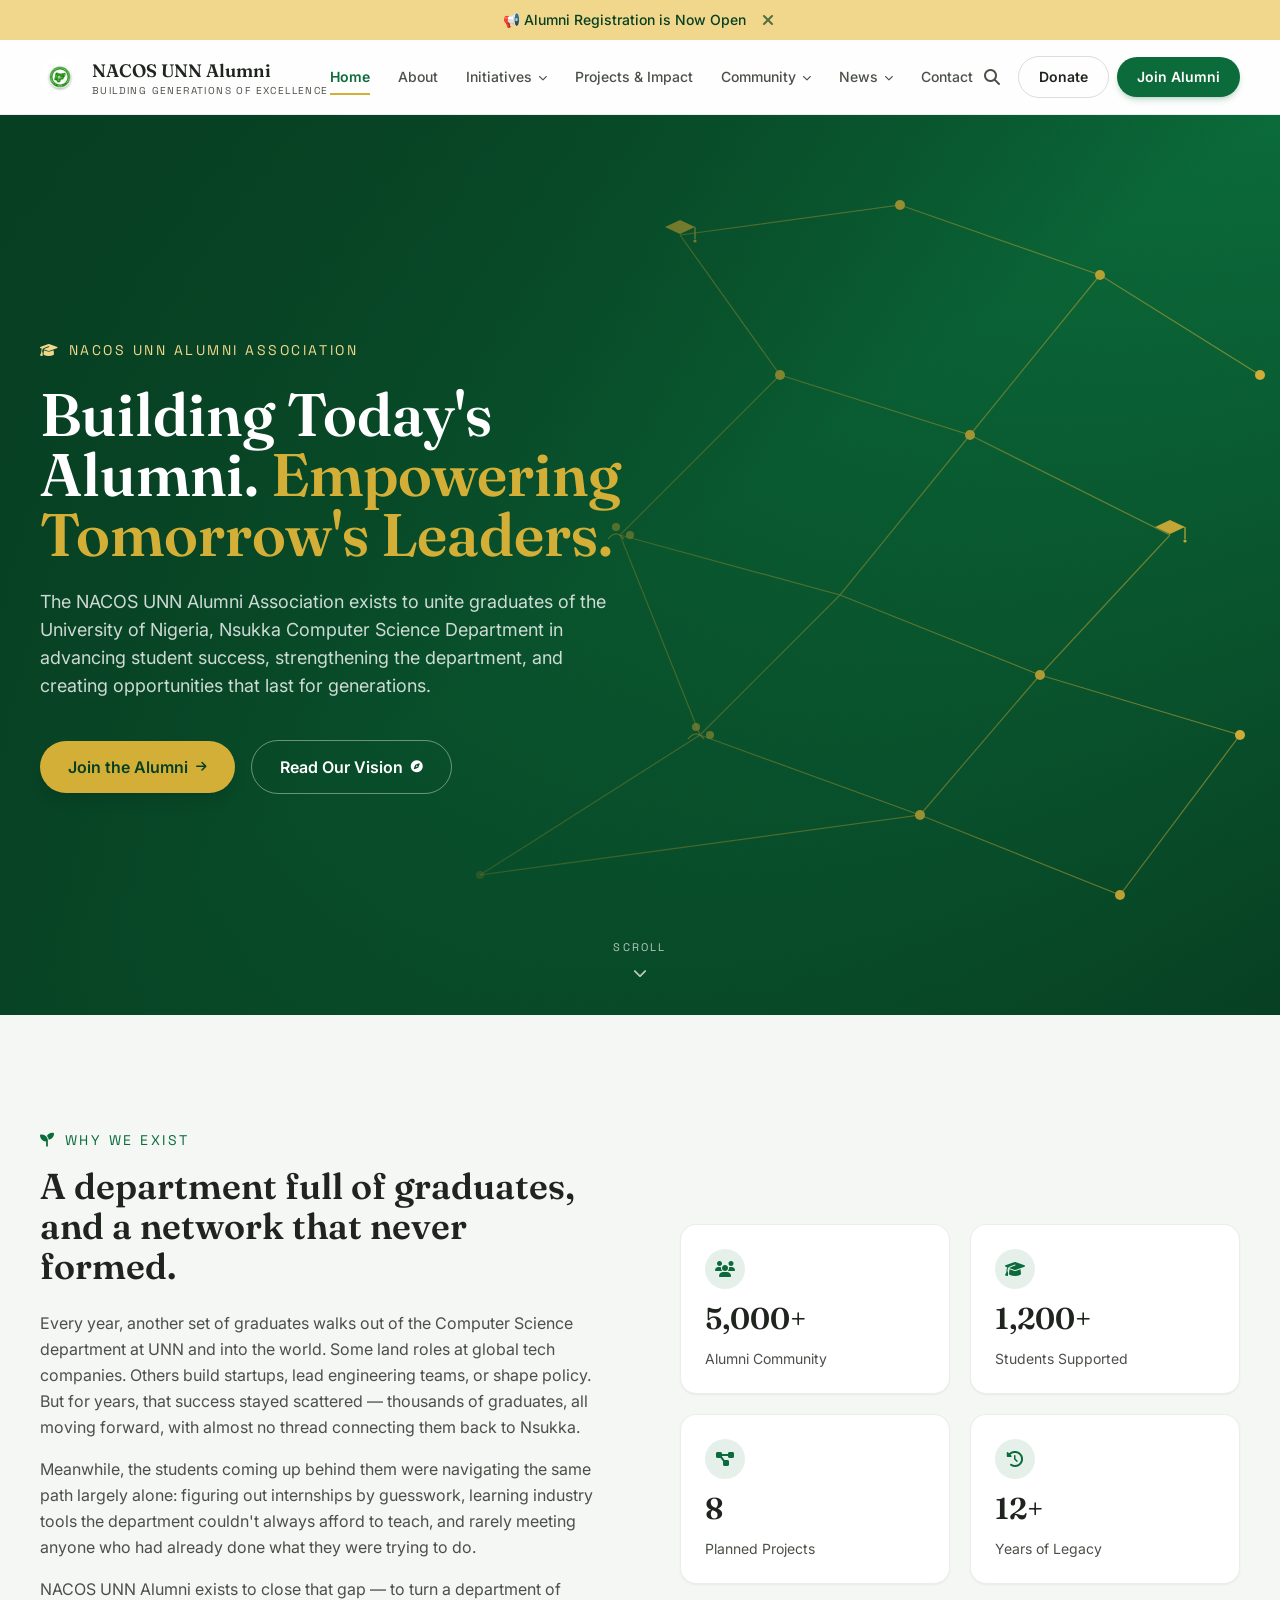
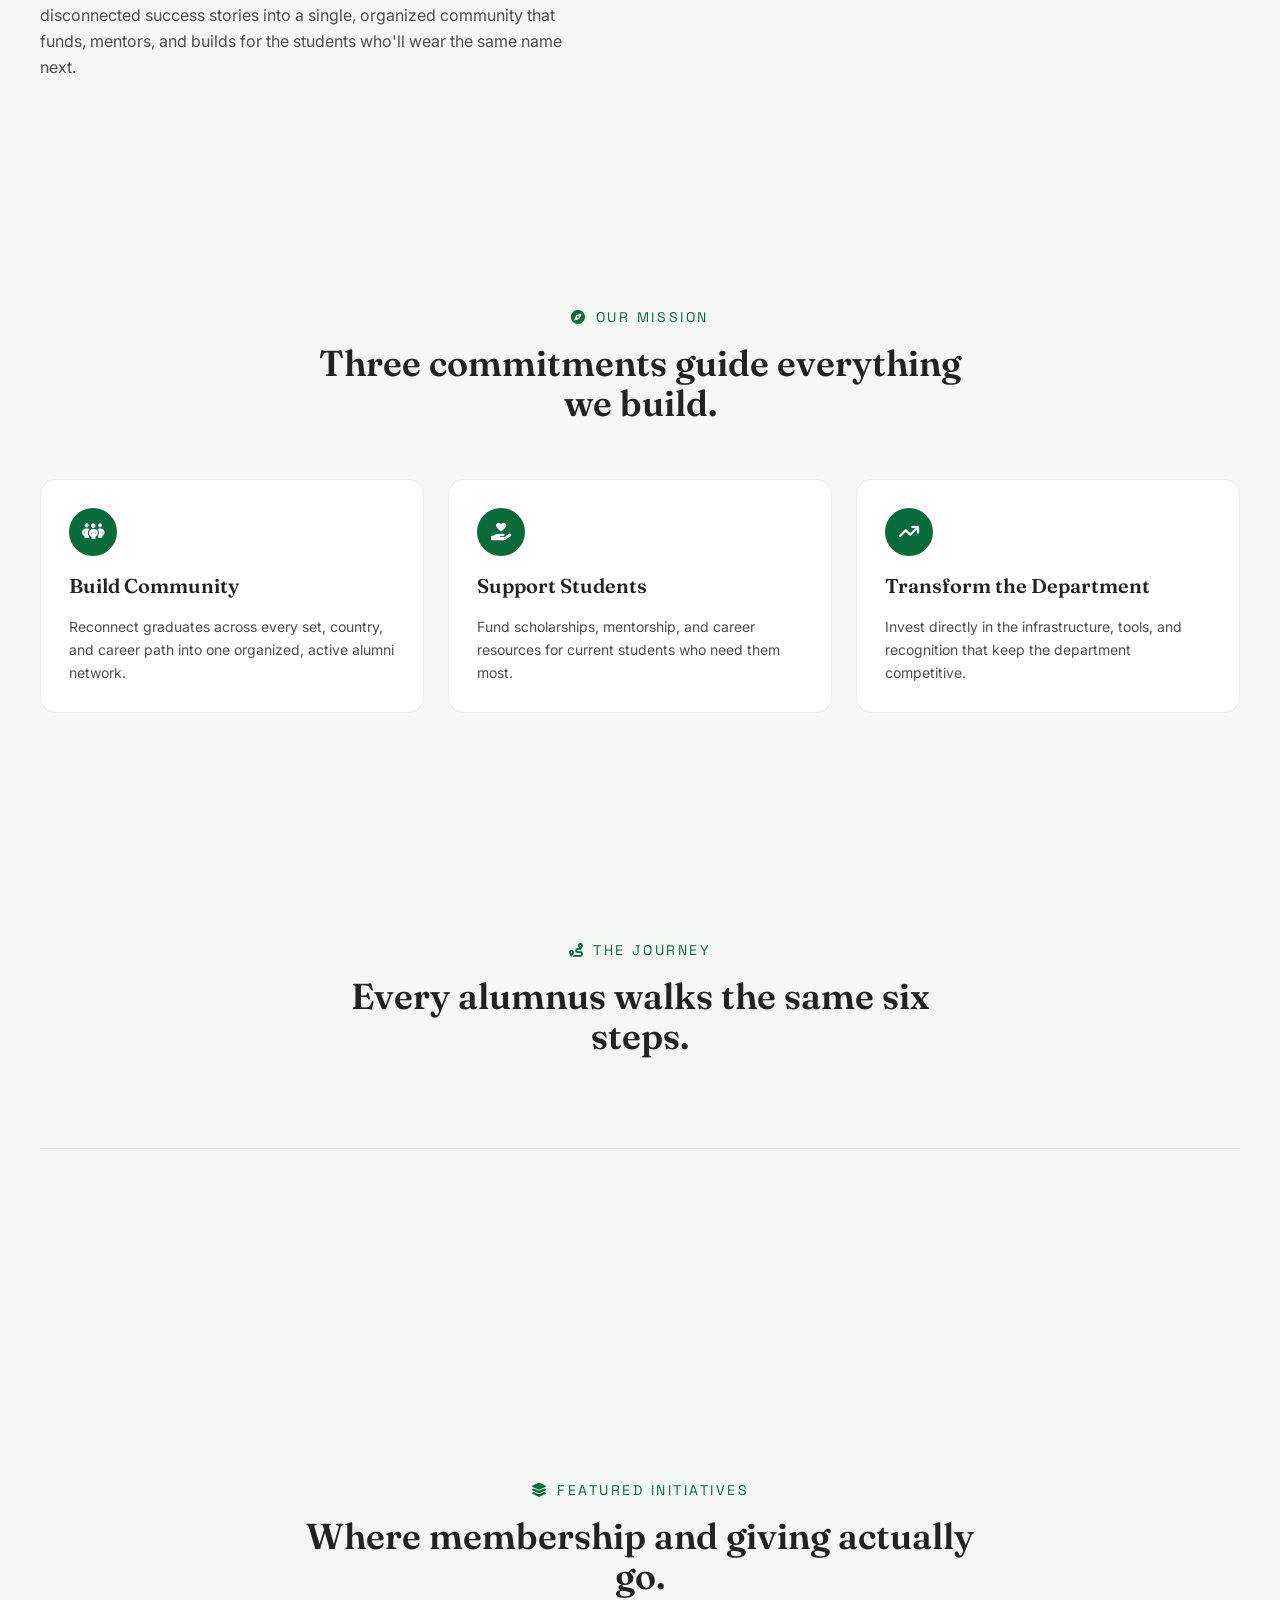
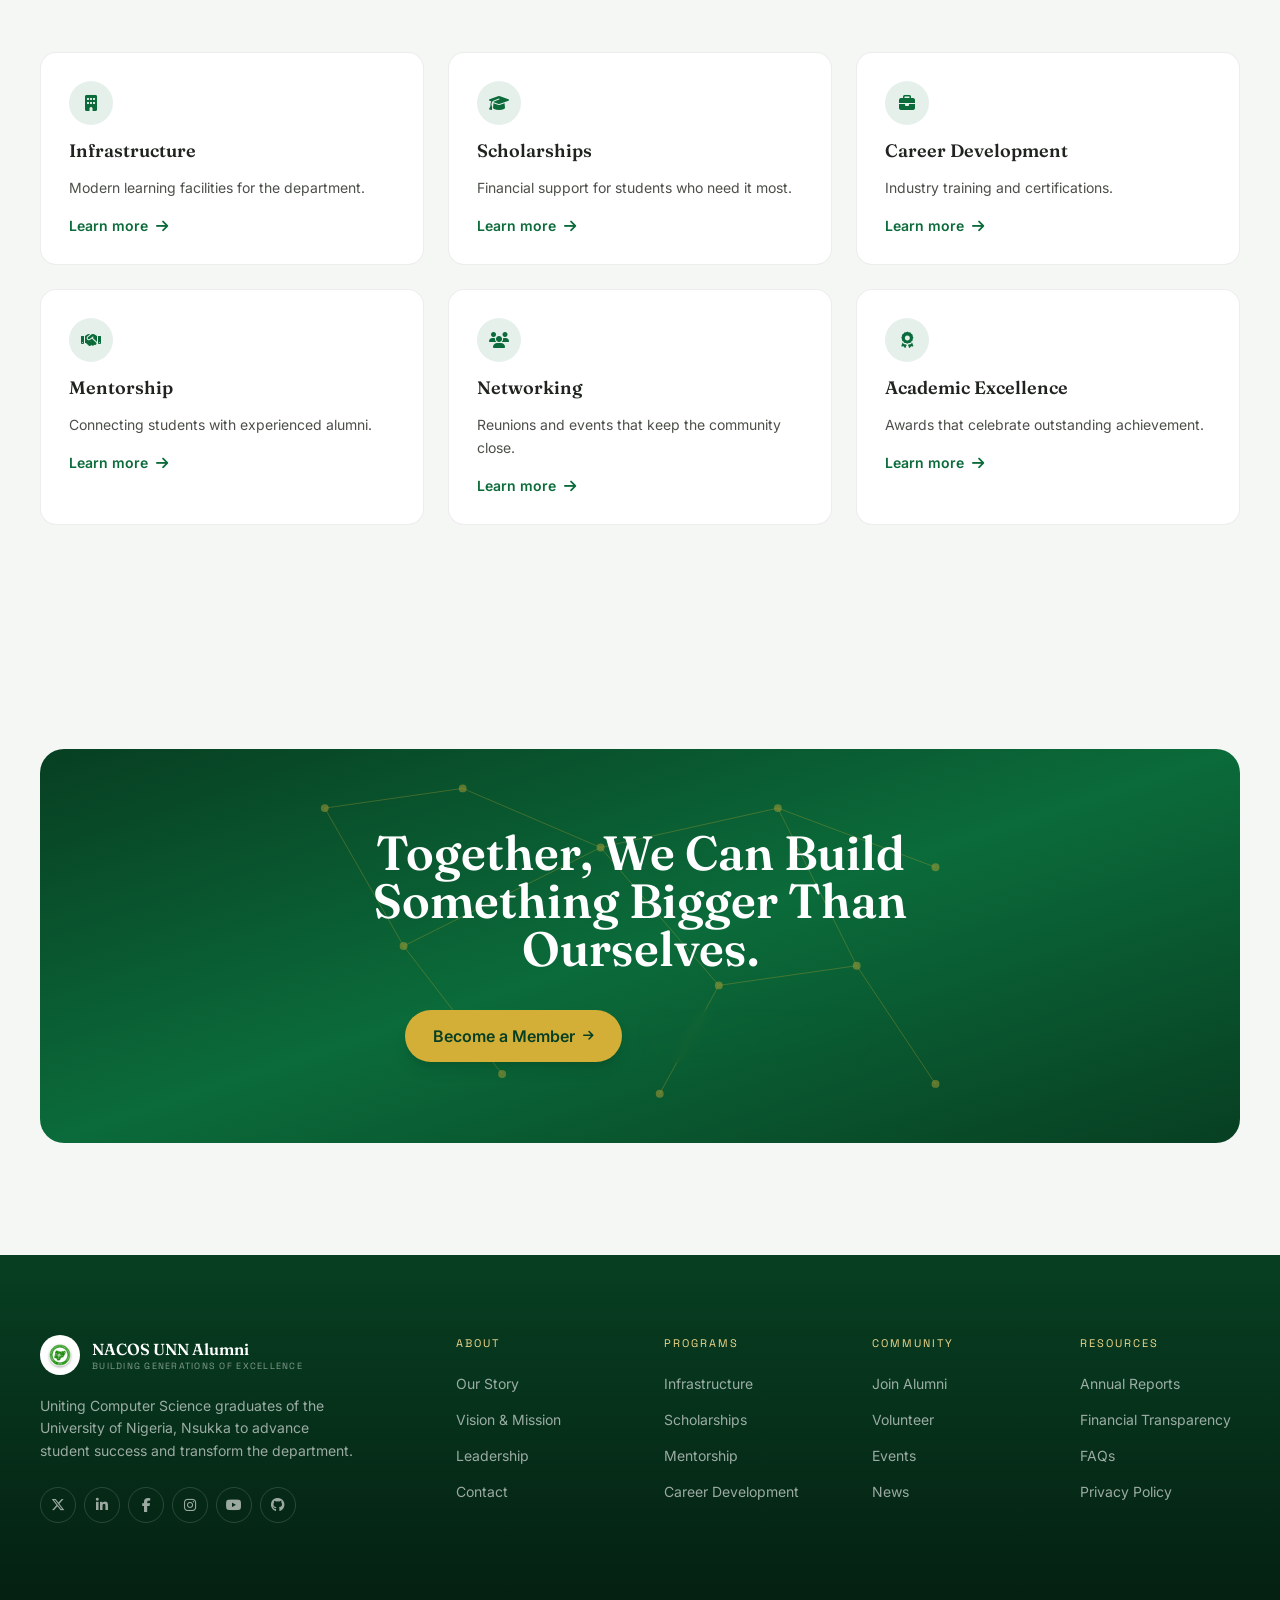
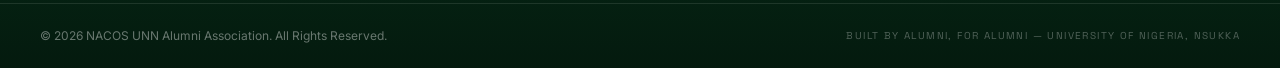
==== index.html @ 80c6c78e "Finished alumni website" ====
<!DOCTYPE html>
<html lang="en">
<head>
  <meta charset="UTF-8" />
  <meta name="viewport" content="width=device-width, initial-scale=1.0" />
  <title>NACOS UNN Alumni Association</title>
  <meta name="description" content="The NACOS UNN Alumni Association unites graduates of the University of Nigeria, Nsukka Computer Science Department to advance student success and strengthen the department." />

  <!-- Fonts: Fraunces (display/serif), Inter (body), Space Grotesk (eyebrows/labels) -->
  <link rel="preconnect" href="https://fonts.googleapis.com">
  <link rel="preconnect" href="https://fonts.gstatic.com" crossorigin>
  <link href="https://fonts.googleapis.com/css2?family=Fraunces:opsz,wght@9..144,500;9..144,600;9..144,700&family=Inter:wght@400;500;600;700&family=Space+Grotesk:wght@500;600&display=swap" rel="stylesheet">

  <!-- Font Awesome icons -->
  <link rel="stylesheet" href="https://cdnjs.cloudflare.com/ajax/libs/font-awesome/6.5.2/css/all.min.css">

  <!-- Compiled Tailwind output. Generated from input.css + tailwind.config.js -->
  <link rel="stylesheet" href="./css/output.css">
</head>

<body>

  <!-- =====================================================================
       ANNOUNCEMENT BAR
       Dismissible with ZERO JavaScript: a visually-hidden checkbox plus a
       <label> styled as the close (x) button. Checking the box matches
       the `.announcement-dismiss:checked ~ .announcement-bar` CSS rule
       in input.css, which hides the bar. This only lasts for the current
       page view (no JS/localStorage means it reappears on reload) --
       that's the tradeoff for keeping this 100% CSS-driven.
  ====================================================================== -->
  <input type="checkbox" id="announcement-dismiss" class="announcement-dismiss sr-only" />
  <div class="announcement-bar">
    <div class="container-content flex items-center justify-center gap-3 py-2.5 text-center">
      <p class="font-body text-xs sm:text-sm font-medium text-forest-dark">
        📢 Alumni Registration is Now Open
      </p>
      <label for="announcement-dismiss" class="announcement-close" aria-label="Dismiss announcement">
        <i class="fa-solid fa-xmark"></i>
      </label>
    </div>
  </div>

  <!-- =====================================================================
       PRIMARY NAVIGATION
       Sticky, translucent, backdrop-blurred bar. Stays visually consistent
       at every scroll position (see chat note: the brief's "transparent at
       top, solid after scroll" behaviour needs a JS scroll-listener, which
       is out of scope here, so this single look is used throughout).

       Interaction techniques used, all CSS-only:
         - Mega menu / dropdowns: `.group` + `:hover` / `:focus-within`,
           so they're fully keyboard-operable by tabbing in.
         - Search modal: a checkbox-hack (hidden checkbox + label),
           same technique as the announcement bar above.
       The mobile slide-in menu is the ONE place this build uses
       JavaScript, exactly as agreed -- see the <script> at the bottom.
  ====================================================================== -->
  <header class="sticky top-0 z-50">
    <nav aria-label="Primary" class="nav-bar">
      <div class="container-content flex items-center justify-between py-3.5 lg:py-4">

        <!-- LEFT: logo mark + wordmark + tagline. Links back to the homepage. -->
        <a href="#home" class="flex items-center  gap-3" aria-label="NACOS UNN Alumni Association — go to homepage">
          <!-- logo mark. -->
        
          <div class="w-10 h-10 rounded-full overflow-hidden bg-white/5 flex items-center justify-center">
              <img class="w-full h-full" src="./images/nacos_logo.jpg" alt="NACOS LOGO">
          </div>
          <span class="flex flex-col leading-tight">
            <span class="font-display text-base font-semibold text-ink sm:text-lg">NACOS UNN Alumni</span>
            <span class="font-mono text-[9px] uppercase tracking-[0.14em] text-ink-soft sm:text-[10px]">Building Generations of Excellence</span>
          </span>
        </a>

        <!-- CENTER: desktop nav links (hidden below the lg breakpoint) -->
        <ul class="hidden items-center gap-7 lg:flex" role="list">
          <li>
            <a href="#home" class="nav-link is-active" aria-current="page">Home</a>
          </li>
          <li>
            <a href="about.html" class="nav-link">About</a>
          </li>

          <!-- INITIATIVES — mega menu (6 cards) -->
          <li class="group relative">
            <button type="button" class="nav-link nav-link--trigger" aria-haspopup="true" aria-expanded="false">
              Initiatives
              <i class="fa-solid fa-chevron-down text-[9px] transition-transform duration-300 group-hover:rotate-180 group-focus-within:rotate-180"></i>
            </button>

            <div class="mega-menu" role="menu">
              <div class="mega-menu__grid">

                <a href="initiatives.html#infrastructure" class="mega-card" role="menuitem">
                  <span class="mega-card__icon"><i class="fa-solid fa-building"></i></span>
                  <span class="mega-card__title">Infrastructure</span>
                  <span class="mega-card__desc">Modern learning facilities.</span>
                </a>

                <a href="initiatives.html#scholarships" class="mega-card" role="menuitem">
                  <span class="mega-card__icon"><i class="fa-solid fa-graduation-cap"></i></span>
                  <span class="mega-card__title">Scholarships</span>
                  <span class="mega-card__desc">Financial support for students.</span>
                </a>

                <a href="initiatives.html#career-coaching" class="mega-card" role="menuitem">
                  <span class="mega-card__icon"><i class="fa-solid fa-briefcase"></i></span>
                  <span class="mega-card__title">Career Development</span>
                  <span class="mega-card__desc">Industry training and certifications.</span>
                </a>

                <a href="initiatives.html#mentorship" class="mega-card" role="menuitem">
                  <span class="mega-card__icon"><i class="fa-solid fa-handshake"></i></span>
                  <span class="mega-card__title">Mentorship</span>
                  <span class="mega-card__desc">Connect students with experienced alumni.</span>
                </a>

                <a href="initiatives.html#alumni-engagement" class="mega-card" role="menuitem">
                  <span class="mega-card__icon"><i class="fa-solid fa-users"></i></span>
                  <span class="mega-card__title">Community</span>
                  <span class="mega-card__desc">Networking events and reunions.</span>
                </a>

                <a href="initiatives.html#recognition" class="mega-card" role="menuitem">
                  <span class="mega-card__icon"><i class="fa-solid fa-award"></i></span>
                  <span class="mega-card__title">Recognition</span>
                  <span class="mega-card__desc">Awards and academic excellence.</span>
                </a>

              </div>
            </div>
          </li>

          <li>
            <a href="./projects.html" class="nav-link">Projects &amp; Impact</a>
          </li>

          <!-- COMMUNITY — simple dropdown -->
          <li class="group relative">
            <button type="button" class="nav-link nav-link--trigger" aria-haspopup="true" aria-expanded="false">
              Community
              <i class="fa-solid fa-chevron-down text-[9px] transition-transform duration-300 group-hover:rotate-180 group-focus-within:rotate-180"></i>
            </button>
            <div class="dropdown-panel" role="menu">
              <span class="dropdown-item dropdown-item--disabled" role="menuitem" aria-disabled="true">
                Alumni Directory <span class="soon-tag">Coming Soon</span>
              </span>
              <a href="./initiatives.html#mentorship" class="dropdown-item" role="menuitem">Mentorship</a>
              <span href="#events" class="dropdown-item dropdown-item--disabled" role="menuitem" aria-disabled="true">Events</span>
              <span href="#x-spaces" class="dropdown-item dropdown-item--disabled" role="menuitem" aria-disabled="true">X Spaces</span>
              <a href="#volunteer" class="dropdown-item" role="menuitem">Volunteer</a>
              <span class="dropdown-item dropdown-item--disabled" role="menuitem" aria-disabled="true">
                Regional Chapters <span class="soon-tag">Coming Soon</span>
              </span>
            </div>
          </li>

          <!-- NEWS — simple dropdown -->
          <li class="group relative">
            <button type="button" class="nav-link nav-link--trigger" aria-haspopup="true" aria-expanded="false">
              News
              <i class="fa-solid fa-chevron-down text-[9px] transition-transform duration-300 group-hover:rotate-180 group-focus-within:rotate-180"></i>
            </button>
            <div class="dropdown-panel" role="menu">
              <a href="#latest-news" class="dropdown-item" role="menuitem">Latest News</a>
              <a href="#success-stories" class="dropdown-item" role="menuitem">Success Stories</a>
              <a href="#project-updates" class="dropdown-item" role="menuitem">Project Updates</a>
              <a href="#annual-reports" class="dropdown-item" role="menuitem">Annual Reports</a>
              <a href="#press-releases" class="dropdown-item" role="menuitem">Press Releases</a>
            </div>
          </li>

          <li>
            <a href="#contact" class="nav-link">Contact</a>
          </li>
        </ul>

        <!-- RIGHT: search, auth-area placeholder, and the two CTAs -->
        <div class="hidden items-center gap-2 lg:flex">

          <!-- Search trigger: opens the search modal via the checkbox-hack below -->
          <label for="search-toggle" class="search-icon-btn" aria-label="Open search" role="button" tabindex="0">
            <i class="fa-solid fa-magnifying-glass"></i>
          </label>

          <!--
            USER MENU (future-ready)
            -----------------------------------------------------------------
            Reserved slot for when authentication ships. Logged-out state
            (today): the Donate + Join Alumni buttons below double as this
            area. Once auth exists, replace those two links with an avatar
            + dropdown containing: Dashboard, My Contributions, My
            Membership, My Events, Settings, Logout. No markup is added
            for that yet since it doesn't exist -- left as this comment.
          -->

          <a href="support.html" class="btn-outline-dark">Donate</a>
          <a href="join.html" class="btn-fill-green">Join Alumni</a>
        </div>

        <!-- Mobile: search icon + hamburger (hidden at lg and above) -->
        <div class="flex items-center gap-3 lg:hidden">
          <label for="search-toggle" class="search-icon-btn" aria-label="Open search" role="button" tabindex="0">
            <i class="fa-solid fa-magnifying-glass"></i>
          </label>
          <button id="mobile-menu-btn" type="button" aria-label="Open menu" aria-expanded="false" aria-controls="mobile-menu" class="search-icon-btn">
            <i class="fa-solid fa-bars text-lg"></i>
          </button>
        </div>
      </div>
    </nav>
  </header>

  <!-- =====================================================================
       SEARCH MODAL
       Opened/closed with the checkbox-hack (no JS): the hidden checkbox's
       state is matched by `.search-toggle:checked ~ .search-modal-backdrop`
       in input.css. Because there's no JS, this can't filter results as
       you type or close on Escape/click-outside -- it shows a fixed set
       of searchable categories instead. Wiring up real instant search
       would need a small JS snippet; flag if you'd like to allow that.
  ====================================================================== -->
  <input type="checkbox" id="search-toggle" class="search-toggle sr-only" />
  <div class="search-modal-backdrop">
    <div class="search-modal" role="dialog" aria-modal="true" aria-label="Search the site">
      <div class="flex items-center justify-between gap-4 border-b border-ink/10 p-5">
        <label for="search-toggle" class="flex flex-1 items-center gap-3 cursor-text">
          <i class="fa-solid fa-magnifying-glass text-ink-soft"></i>
          <input type="search" placeholder="Search projects, news, alumni, events…" class="search-modal__input" />
        </label>
        <label for="search-toggle" class="search-modal__close" aria-label="Close search">
          <i class="fa-solid fa-xmark"></i>
        </label>
      </div>
      <div class="p-5">
        <p class="mb-3 font-mono text-[11px] uppercase tracking-[0.16em] text-ink-soft">Browse by category</p>
        <div class="flex flex-wrap gap-2">
          <a href="#projects" class="search-suggestion">Projects</a>
          <a href="#latest-news" class="search-suggestion">News</a>
          <a href="#community" class="search-suggestion">Alumni</a>
          <a href="#events" class="search-suggestion">Events</a>
          <a href="initiatives.html#scholarships" class="search-suggestion">Scholarships</a>
          <a href="#latest-news" class="search-suggestion">Articles</a>
        </div>
      </div>
    </div>
  </div>

  <!-- =====================================================================
       MOBILE NAVIGATION (full-screen)
       Hidden by default; opened via JavaScript (the one place this build
       uses it), which toggles `hidden`/`flex` and an `is-open` class.
       The `is-open` class is what triggers the staggered fade-up on each
       .menu-item, purely through CSS (see input.css).
  ====================================================================== -->
  <div id="mobile-menu" class="mobile-menu hidden" role="dialog" aria-modal="true" aria-label="Mobile navigation">
    <div class="flex items-center justify-between px-6 py-5">
      <a href="#home" class="flex items-center gap-2.5" aria-label="NACOS UNN Alumni Association — go to homepage">
        <svg width="34" height="34" viewBox="0 0 42 42" aria-hidden="true">
          <circle cx="21" cy="21" r="20" fill="#D4AF37" stroke="#0B6B3A" stroke-width="1.5" />
          <path d="M21 14 L30 18.5 L21 23 L12 18.5 Z" fill="#073F22" />
          <path d="M16 20.5 V26 Q21 28.5 26 26 V20.5" fill="none" stroke="#073F22" stroke-width="1.4" />
        </svg>
        <span class="font-display text-base font-semibold text-white">NACOS UNN Alumni</span>
      </a>
      <button id="mobile-menu-close" type="button" aria-label="Close menu" class="flex h-10 w-10 items-center justify-center rounded-full bg-white/10 text-white">
        <i class="fa-solid fa-xmark text-xl"></i>
      </button>
    </div>

    <ul class="flex flex-1 flex-col gap-1 px-6 pt-4" role="list">
      <li class="menu-item delay-1"><a href="#home" class="mobile-link is-active">Home</a></li>
      <li class="menu-item delay-2"><a href="about.html" class="mobile-link">About</a></li>
      <li class="menu-item delay-3"><a href="initiatives.html" class="mobile-link">Initiatives</a></li>
      <li class="menu-item delay-4"><a href="#projects" class="mobile-link">Projects &amp; Impact</a></li>
      <li class="menu-item delay-5"><a href="#community" class="mobile-link">Community</a></li>
      <li class="menu-item delay-6"><a href="#latest-news" class="mobile-link">News</a></li>
      <li class="menu-item delay-7"><a href="#contact" class="mobile-link">Contact</a></li>
    </ul>

    <div class="menu-item delay-7 flex flex-col gap-3 px-6 py-6">
      <a href="support.html" class="btn-outline-light w-full">Donate</a>
      <a href="join.html" class="btn-primary w-full">Join Alumni</a>
    </div>

    <div class="menu-item delay-7 flex items-center justify-center gap-4 pb-5">
      <a href="#" class="social-icon-light" aria-label="Facebook"><i class="fa-brands fa-facebook-f"></i></a>
      <a href="#" class="social-icon-light" aria-label="X (Twitter)"><i class="fa-brands fa-x-twitter"></i></a>
      <a href="#" class="social-icon-light" aria-label="LinkedIn"><i class="fa-brands fa-linkedin-in"></i></a>
      <a href="#" class="social-icon-light" aria-label="Instagram"><i class="fa-brands fa-instagram"></i></a>
    </div>

    <p class="menu-item delay-7 border-t border-white/10 px-6 py-4 text-center font-mono text-[11px] text-white/50">
      © 2026 NACOS UNN Alumni Association
    </p>
  </div>

  <!-- =====================================================================
       HERO SECTION (Page 1: Home)
       Full-screen (min-h-screen) section with:
         - a deep-green gradient background
         - a decorative gold "alumni network constellation" illustration
           (abstract nodes/lines + a couple of graduation-cap glyphs),
           standing in for "graduates, technology, students collaborating"
         - a left-aligned text block with eyebrow, headline, subheading
           and two CTAs, with a staggered fade-up entrance on page load
         - a soft bouncing "scroll" cue at the bottom
       No JS is used anywhere in this section -- all motion is CSS only.
  ====================================================================== -->
  <section id="home" class="relative min-h-screen overflow-hidden bg-gradient-to-br from-forest-dark via-forest to-forest-dark">

    <!-- Decorative background illustration: an abstract network of nodes
         (alumni) connected by thin gold lines, with two nodes drawn as
         graduation caps. Purely decorative -> aria-hidden. Positioned to
         bleed across the right/lower portion of the viewport so it never
         fights with the text block on the left. -->
    <svg class="absolute inset-0 h-full w-full" viewBox="0 0 1440 900" preserveAspectRatio="xMidYMid slice" aria-hidden="true">
      <g stroke="#D4AF37" stroke-width="1.2" fill="none" opacity="0.55">
        <!-- connecting lines: drawn first so node circles sit on top -->
        <line x1="760" y1="120" x2="980" y2="90" />
        <line x1="980" y1="90" x2="1180" y2="160" />
        <line x1="1180" y1="160" x2="1340" y2="260" />
        <line x1="760" y1="120" x2="860" y2="260" />
        <line x1="860" y1="260" x2="1050" y2="320" />
        <line x1="1050" y1="320" x2="1180" y2="160" />
        <line x1="1050" y1="320" x2="1250" y2="420" />
        <line x1="860" y1="260" x2="700" y2="420" />
        <line x1="700" y1="420" x2="920" y2="480" />
        <line x1="920" y1="480" x2="1050" y2="320" />
        <line x1="920" y1="480" x2="1120" y2="560" />
        <line x1="1120" y1="560" x2="1250" y2="420" />
        <line x1="1120" y1="560" x2="1320" y2="620" />
        <line x1="700" y1="420" x2="780" y2="620" />
        <line x1="920" y1="480" x2="780" y2="620" />
        <line x1="780" y1="620" x2="1000" y2="700" />
        <line x1="1120" y1="560" x2="1000" y2="700" />
        <line x1="1000" y1="700" x2="1200" y2="780" />
        <line x1="1320" y1="620" x2="1200" y2="780" />
        <line x1="780" y1="620" x2="560" y2="760" />
        <line x1="1000" y1="700" x2="560" y2="760" />
      </g>

      <!-- plain alumni nodes: small circles, each gently pulsing in opacity -->
      <g fill="#D4AF37">
        <circle cx="980" cy="90" r="5" class="animate-nodePulse delay-2" />
        <circle cx="1180" cy="160" r="5" class="animate-nodePulse delay-3" />
        <circle cx="1340" cy="260" r="5" class="animate-nodePulse" />
        <circle cx="860" cy="260" r="5" class="animate-nodePulse delay-1" />
        <circle cx="1050" cy="320" r="5" class="animate-nodePulse delay-4" />
        <circle cx="1120" cy="560" r="5" class="animate-nodePulse delay-2" />
        <circle cx="1320" cy="620" r="5" class="animate-nodePulse delay-3" />
        <circle cx="1000" cy="700" r="5" class="animate-nodePulse" />
        <circle cx="1200" cy="780" r="5" class="animate-nodePulse delay-1" />
        <circle cx="560" cy="760" r="4" class="animate-nodePulse delay-4" opacity="0.4" />
      </g>

      <!-- "collaborating students" nodes: drawn as two overlapping small
           heads-and-shoulders marks instead of a plain dot -->
      <g stroke="#D4AF37" stroke-width="1.2" fill="none" opacity="0.8" class="animate-nodePulse delay-2">
        <circle cx="696" cy="412" r="4" fill="#D4AF37" stroke="none" />
        <circle cx="710" cy="420" r="4" fill="#D4AF37" stroke="none" />
        <path d="M688 424 q8 -10 16 0" />
      </g>
      <g stroke="#D4AF37" stroke-width="1.2" fill="none" opacity="0.8" class="animate-nodePulse delay-3">
        <circle cx="776" cy="612" r="4" fill="#D4AF37" stroke="none" />
        <circle cx="790" cy="620" r="4" fill="#D4AF37" stroke="none" />
        <path d="M768 624 q8 -10 16 0" />
      </g>

      <!-- "graduate" nodes: drawn as small graduation-cap glyphs -->
      <g class="animate-nodePulse delay-1">
        <path d="M745 112 L760 105 L775 112 L760 119 Z" fill="#D4AF37" />
        <line x1="775" y1="112" x2="775" y2="124" stroke="#D4AF37" stroke-width="1.2" />
        <circle cx="775" cy="126" r="1.6" fill="#D4AF37" />
      </g>
      <g class="animate-nodePulse delay-4">
        <path d="M1235 412 L1250 405 L1265 412 L1250 419 Z" fill="#D4AF37" />
        <line x1="1265" y1="412" x2="1265" y2="424" stroke="#D4AF37" stroke-width="1.2" />
        <circle cx="1265" cy="426" r="1.6" fill="#D4AF37" />
      </g>
    </svg>

    <!-- Legibility scrim: darkens the left side (where the text sits) and
         fades out toward the right (where the illustration is denser) -->
    <div class="absolute inset-0 bg-gradient-to-r from-forest-dark/90 via-forest-dark/50 to-transparent"></div>

    <!-- Hero content -->
    <div class="container-content relative flex min-h-screen flex-col justify-center py-28">
      <div class="max-w-2xl">

        <!-- Eyebrow: gives quick context on who this site is for -->
        <p class="eyebrow mb-6 animate-fadeUp">
          <i class="fa-solid fa-graduation-cap"></i>
          NACOS UNN Alumni Association
        </p>

        <!-- Headline, exactly as specified in the brief -->
        <h1 class="animate-fadeUp delay-1 font-display text-4xl font-semibold leading-[1.15] text-white sm:text-5xl lg:text-6xl">
          Building Today's Alumni.
          <span class="text-gold">Empowering Tomorrow's Leaders.</span>
        </h1>

        <!-- Subheading, exactly as specified in the brief -->
        <p class="animate-fadeUp delay-2 mt-6 max-w-xl text-base leading-relaxed text-white/80 sm:text-lg">
          The NACOS UNN Alumni Association exists to unite graduates of the
          University of Nigeria, Nsukka Computer Science Department in
          advancing student success, strengthening the department, and
          creating opportunities that last for generations.
        </p>

        <!-- CTAs -->
        <div class="animate-fadeUp delay-3 mt-10 flex flex-wrap items-center gap-4">
          <a href="join.html" class="btn-primary">
            Join the Alumni
            <i class="fa-solid fa-arrow-right text-xs"></i>
          </a>
          <a href="#vision" class="btn-outline-light">
            Read Our Vision
            <i class="fa-solid fa-compass text-xs"></i>
          </a>
        </div>
      </div>
    </div>

    <!-- Scroll cue: purely decorative, CSS-animated, no JS -->
    <div class="scroll-cue animate-scrollCue">
      <span class="font-mono text-[11px] uppercase tracking-[0.2em]">Scroll</span>
      <i class="fa-solid fa-chevron-down text-sm"></i>
    </div>
  </section>

  <!-- =====================================================================
       WHY WE EXIST
       Two columns: a short founding story on the left, four placeholder
       stat cards on the right. Doubles as the page's "About" anchor,
       since the nav's About link points to #about.
  ====================================================================== -->
  <section id="about" class="container-content py-20 sm:py-28">
    <div class="grid items-center gap-14 lg:grid-cols-2 lg:gap-20">

      <!-- LEFT: the founding story -->
      <div>
        <p class="eyebrow eyebrow--light mb-4">
          <i class="fa-solid fa-seedling"></i> Why We Exist
        </p>
        <h2 class="font-display text-3xl font-semibold leading-tight text-ink sm:text-4xl">
          A department full of graduates, and a network that never formed.
        </h2>
        <div class="mt-6 space-y-4 text-base leading-relaxed text-ink-soft">
          <p>
            Every year, another set of graduates walks out of the Computer Science
            department at UNN and into the world. Some land roles at
            global tech companies. Others build startups, lead engineering
            teams, or shape policy. But for years, that success stayed
            scattered &mdash; thousands of graduates, all moving forward, with
            almost no thread connecting them back to Nsukka.
          </p>
          <p>
            Meanwhile, the students coming up behind them were navigating
            the same path largely alone: figuring out internships by
            guesswork, learning industry tools the department couldn't
            always afford to teach, and rarely meeting anyone who had
            already done what they were trying to do.
          </p>
          <p>
            NACOS UNN Alumni exists to close that gap &mdash; to turn a
            department of disconnected success stories into a single,
            organized community that funds, mentors, and builds for the
            students who'll wear the same name next.
          </p>
        </div>
      </div>

      <!-- RIGHT: placeholder stat cards -->
      <div class="grid grid-cols-2 gap-4 sm:gap-5">
        <div class="stat-card">
          <i class="fa-solid fa-users stat-card__icon"></i>
          <p class="stat-card__value">5,000+</p>
          <p class="stat-card__label">Alumni Community</p>
        </div>
        <div class="stat-card">
          <i class="fa-solid fa-graduation-cap stat-card__icon"></i>
          <p class="stat-card__value">1,200+</p>
          <p class="stat-card__label">Students Supported</p>
        </div>
        <div class="stat-card">
          <i class="fa-solid fa-diagram-project stat-card__icon"></i>
          <p class="stat-card__value">8</p>
          <p class="stat-card__label">Planned Projects</p>
        </div>
        <div class="stat-card">
          <i class="fa-solid fa-clock-rotate-left stat-card__icon"></i>
          <p class="stat-card__value">12+</p>
          <p class="stat-card__label">Years of Legacy</p>
        </div>
      </div>
    </div>
  </section>

  <!-- =====================================================================
       OUR MISSION
       Three cards: Build Community / Support Students / Transform the
       Department. Same card language as the stat cards, on a tinted
       section background to separate it visually from "Why We Exist".
  ====================================================================== -->
  <section id="mission" class="bg-mist py-20 sm:py-28">
    <div class="container-content">
      <div class="mx-auto max-w-2xl text-center">
        <p class="eyebrow eyebrow--light mx-auto mb-4 justify-center">
          <i class="fa-solid fa-compass"></i> Our Mission
        </p>
        <h2 class="font-display text-3xl font-semibold text-ink sm:text-4xl">
          Three commitments guide everything we build.
        </h2>
      </div>

      <div class="mt-14 grid gap-6 sm:grid-cols-2 lg:grid-cols-3">
        <div class="mission-card">
          <span class="mission-card__icon"><i class="fa-solid fa-people-group"></i></span>
          <h3 class="mission-card__title">Build Community</h3>
          <p class="mission-card__desc">
            Reconnect graduates across every set, country, and career path
            into one organized, active alumni network.
          </p>
        </div>
        <div class="mission-card">
          <span class="mission-card__icon"><i class="fa-solid fa-hand-holding-heart"></i></span>
          <h3 class="mission-card__title">Support Students</h3>
          <p class="mission-card__desc">
            Fund scholarships, mentorship, and career resources for current
            students who need them most.
          </p>
        </div>
        <div class="mission-card">
          <span class="mission-card__icon"><i class="fa-solid fa-arrow-trend-up"></i></span>
          <h3 class="mission-card__title">Transform the Department</h3>
          <p class="mission-card__desc">
            Invest directly in the infrastructure, tools, and recognition
            that keep the department competitive.
          </p>
        </div>
      </div>
    </div>
  </section>

  <!-- =====================================================================
       VISION TIMELINE
       A horizontal 6-step journey: Student -> Graduate -> Career Success
       -> Alumni -> Mentor -> Legacy Builder. Numbered markers are used
       deliberately here -- this content IS a real chronological sequence,
       unlike a list of features.

       Scroll animation note: each step fades/slides in using
       `animation-timeline: view()`, a CSS-only (no JS) scroll-driven
       animation. It's wrapped in @supports so browsers without support
       (some Safari/Firefox versions) just show the steps fully visible
       with no animation, rather than breaking.
  ====================================================================== -->
  <section id="journey" class="container-content py-20 sm:py-28">
    <div class="mx-auto max-w-2xl text-center">
      <p class="eyebrow eyebrow--light mx-auto mb-4 justify-center">
        <i class="fa-solid fa-route"></i> The Journey
      </p>
      <h2 class="font-display text-3xl font-semibold text-ink sm:text-4xl">
        Every alumnus walks the same six steps.
      </h2>
    </div>

    <div class="timeline">
      <div class="timeline__line" aria-hidden="true"></div>

      <div class="timeline__step">
        <span class="timeline__icon"><i class="fa-solid fa-user"></i></span>
        <p class="timeline__title">1. Student</p>
        <p class="timeline__desc">Begins the Computer Science journey at UNN.</p>
      </div>
      <div class="timeline__step">
        <span class="timeline__icon"><i class="fa-solid fa-user-graduate"></i></span>
        <p class="timeline__title">2. Graduate</p>
        <p class="timeline__desc">Completes the program, ready for the world.</p>
      </div>
      <div class="timeline__step">
        <span class="timeline__icon"><i class="fa-solid fa-briefcase"></i></span>
        <p class="timeline__title">3. Career Success</p>
        <p class="timeline__desc">Builds a thriving career in tech.</p>
      </div>
      <div class="timeline__step">
        <span class="timeline__icon"><i class="fa-solid fa-id-badge"></i></span>
        <p class="timeline__title">4. Alumni</p>
        <p class="timeline__desc">Joins the NACOS UNN Alumni community.</p>
      </div>
      <div class="timeline__step">
        <span class="timeline__icon"><i class="fa-solid fa-chalkboard-user"></i></span>
        <p class="timeline__title">5. Mentor</p>
        <p class="timeline__desc">Gives back by guiding current students.</p>
      </div>
      <div class="timeline__step">
        <span class="timeline__icon"><i class="fa-solid fa-landmark"></i></span>
        <p class="timeline__title">6. Legacy Builder</p>
        <p class="timeline__desc">Shapes the department's future for generations.</p>
      </div>
    </div>
  </section>

  <!-- =====================================================================
       FEATURED INITIATIVES PREVIEW
       Six cards linking into the same initiatives covered by the nav's
       mega menu. "Networking" and "Academic Excellence" here map to the
       mega menu's "Community" and "Recognition" entries respectively --
       same destination anchors, slightly different label for this
       section's framing.
  ====================================================================== -->
  <section id="initiatives" class="bg-mist py-20 sm:py-28">
    <div class="container-content">
      <div class="mx-auto max-w-2xl text-center">
        <p class="eyebrow eyebrow--light mx-auto mb-4 justify-center">
          <i class="fa-solid fa-layer-group"></i> Featured Initiatives
        </p>
        <h2 class="font-display text-3xl font-semibold text-ink sm:text-4xl">
          Where membership and giving actually go.
        </h2>
      </div>

      <div class="mt-14 grid gap-6 sm:grid-cols-2 lg:grid-cols-3">
        <a href="initiatives.html#infrastructure" class="initiative-card">
          <span class="initiative-card__icon"><i class="fa-solid fa-building"></i></span>
          <h3 class="initiative-card__title">Infrastructure</h3>
          <p class="initiative-card__desc">Modern learning facilities for the department.</p>
          <span class="initiative-card__link">Learn more <i class="fa-solid fa-arrow-right"></i></span>
        </a>
        <a href="initiatives.html#scholarships" class="initiative-card">
          <span class="initiative-card__icon"><i class="fa-solid fa-graduation-cap"></i></span>
          <h3 class="initiative-card__title">Scholarships</h3>
          <p class="initiative-card__desc">Financial support for students who need it most.</p>
          <span class="initiative-card__link">Learn more <i class="fa-solid fa-arrow-right"></i></span>
        </a>
        <a href="initiatives.html#career-coaching" class="initiative-card">
          <span class="initiative-card__icon"><i class="fa-solid fa-briefcase"></i></span>
          <h3 class="initiative-card__title">Career Development</h3>
          <p class="initiative-card__desc">Industry training and certifications.</p>
          <span class="initiative-card__link">Learn more <i class="fa-solid fa-arrow-right"></i></span>
        </a>
        <a href="initiatives.html#mentorship" class="initiative-card">
          <span class="initiative-card__icon"><i class="fa-solid fa-handshake"></i></span>
          <h3 class="initiative-card__title">Mentorship</h3>
          <p class="initiative-card__desc">Connecting students with experienced alumni.</p>
          <span class="initiative-card__link">Learn more <i class="fa-solid fa-arrow-right"></i></span>
        </a>
        <a href="initiatives.html#alumni-engagement" class="initiative-card">
          <span class="initiative-card__icon"><i class="fa-solid fa-users"></i></span>
          <h3 class="initiative-card__title">Networking</h3>
          <p class="initiative-card__desc">Reunions and events that keep the community close.</p>
          <span class="initiative-card__link">Learn more <i class="fa-solid fa-arrow-right"></i></span>
        </a>
        <a href="initiatives.html#recognition" class="initiative-card">
          <span class="initiative-card__icon"><i class="fa-solid fa-award"></i></span>
          <h3 class="initiative-card__title">Academic Excellence</h3>
          <p class="initiative-card__desc">Awards that celebrate outstanding achievement.</p>
          <span class="initiative-card__link">Learn more <i class="fa-solid fa-arrow-right"></i></span>
        </a>
      </div>
    </div>
  </section>

  <!-- =====================================================================
       FINAL CTA BANNER
  ====================================================================== -->
  <section class="container-content py-20 sm:py-28">
    <div class="cta-banner">
      <svg class="cta-banner__pattern" viewBox="0 0 800 400" aria-hidden="true">
        <g stroke="#D4AF37" stroke-width="1" fill="none" opacity="0.4">
          <line x1="80" y1="60" x2="220" y2="40" /><line x1="220" y1="40" x2="360" y2="100" />
          <line x1="360" y1="100" x2="540" y2="60" /><line x1="540" y1="60" x2="700" y2="120" />
          <line x1="80" y1="60" x2="160" y2="200" /><line x1="160" y1="200" x2="360" y2="100" />
          <line x1="360" y1="100" x2="480" y2="240" /><line x1="540" y1="60" x2="620" y2="220" />
          <line x1="480" y1="240" x2="620" y2="220" /><line x1="160" y1="200" x2="260" y2="330" />
          <line x1="480" y1="240" x2="420" y2="350" /><line x1="620" y1="220" x2="700" y2="340" />
        </g>
        <g fill="#D4AF37" opacity="0.6">
          <circle cx="80" cy="60" r="4" /><circle cx="220" cy="40" r="4" /><circle cx="360" cy="100" r="4" />
          <circle cx="540" cy="60" r="4" /><circle cx="700" cy="120" r="4" /><circle cx="160" cy="200" r="4" />
          <circle cx="480" cy="240" r="4" /><circle cx="620" cy="220" r="4" /><circle cx="260" cy="330" r="4" />
          <circle cx="420" cy="350" r="4" /><circle cx="700" cy="340" r="4" />
        </g>
      </svg>

      <div class="relative mx-auto max-w-2xl text-center">
        <h2 class="font-display text-3xl font-semibold text-white sm:text-4xl lg:text-5xl">
          Together, We Can Build Something Bigger Than Ourselves.
        </h2>
        <div class="mt-9 flex flex-wrap items-center justify-center gap-4">
          <a href="join.html" class="btn-primary">
            Become a Member
            <i class="fa-solid fa-arrow-right text-xs"></i>
          </a>
          <a href="support.html" class="btn-outline-light">
            Support Our Mission
            <i class="fa-solid fa-heart text-xs"></i>
          </a>
        </div>
      </div>
    </div>
  </section>


  <!-- ===================================================================
       SITE FOOTER
       Four-column nav + brand + social + legal bottom bar.
       Matches the dark-green brand palette used across the site.
  ==================================================================== -->
  <footer class="bg-gradient-to-b from-forest-dark to-[#041A0E]" aria-label="Site footer">

    <!-- Top: logo + columns + newsletter -->
    <div class="container-content py-16 sm:py-20">
      <div class="grid grid-cols-1 gap-12 sm:grid-cols-2 lg:grid-cols-6">

        <!-- Brand column (spans 2 of 6 on large) -->
        <div class="lg:col-span-2">
          <a href="index.html" class="inline-flex items-center gap-3 mb-5" aria-label="NACOS UNN Alumni Association — homepage">
            <div class="w-10 h-10 rounded-full overflow-hidden bg-white/5 flex items-center justify-center">
              <img class="w-full h-full" src="./images/nacos_logo.jpg" alt="NACOS LOGO">
            </div>
            <span class="flex flex-col leading-tight">
              <span class="font-display text-base font-semibold text-white">NACOS UNN Alumni</span>
              <span class="font-mono text-[9px] uppercase tracking-[0.14em] text-white/50">Building Generations of Excellence</span>
            </span>
          </a>

          <p class="font-body text-sm leading-relaxed text-white/60 max-w-xs">
            Uniting Computer Science graduates of the University of Nigeria, Nsukka to advance student success and transform the department.
          </p>

          <!-- Social icons -->
          <div class="mt-6 flex flex-wrap gap-2">
            <a href="#" class="flex h-9 w-9 items-center justify-center rounded-full border border-white/15 text-white/60 transition-all duration-200 hover:border-gold hover:text-gold" aria-label="Follow us on X (Twitter)">
              <i class="fa-brands fa-x-twitter text-sm"></i>
            </a>
            <a href="#" class="flex h-9 w-9 items-center justify-center rounded-full border border-white/15 text-white/60 transition-all duration-200 hover:border-gold hover:text-gold" aria-label="Connect on LinkedIn">
              <i class="fa-brands fa-linkedin-in text-sm"></i>
            </a>
            <a href="#" class="flex h-9 w-9 items-center justify-center rounded-full border border-white/15 text-white/60 transition-all duration-200 hover:border-gold hover:text-gold" aria-label="Follow us on Facebook">
              <i class="fa-brands fa-facebook-f text-sm"></i>
            </a>
            <a href="#" class="flex h-9 w-9 items-center justify-center rounded-full border border-white/15 text-white/60 transition-all duration-200 hover:border-gold hover:text-gold" aria-label="Follow us on Instagram">
              <i class="fa-brands fa-instagram text-sm"></i>
            </a>
            <a href="#" class="flex h-9 w-9 items-center justify-center rounded-full border border-white/15 text-white/60 transition-all duration-200 hover:border-gold hover:text-gold" aria-label="Subscribe on YouTube">
              <i class="fa-brands fa-youtube text-sm"></i>
            </a>
            <a href="#" class="flex h-9 w-9 items-center justify-center rounded-full border border-white/15 text-white/60 transition-all duration-200 hover:border-gold hover:text-gold" aria-label="Find us on GitHub">
              <i class="fa-brands fa-github text-sm"></i>
            </a>
          </div>
        </div>

        <!-- Nav column 1: About -->
        <div>
          <h3 class="font-mono text-[11px] uppercase tracking-[0.18em] text-gold-soft mb-5">About</h3>
          <ul class="space-y-3" role="list">
            <li><a href="about.html" class="font-body text-sm text-white/60 transition-colors duration-200 hover:text-white">Our Story</a></li>
            <li><a href="about.html#vision-mission" class="font-body text-sm text-white/60 transition-colors duration-200 hover:text-white">Vision &amp; Mission</a></li>
            <li><a href="about.html#leadership" class="font-body text-sm text-white/60 transition-colors duration-200 hover:text-white">Leadership</a></li>
            <li><a href="index.html#contact" class="font-body text-sm text-white/60 transition-colors duration-200 hover:text-white">Contact</a></li>
          </ul>
        </div>

        <!-- Nav column 2: Programs -->
        <div>
          <h3 class="font-mono text-[11px] uppercase tracking-[0.18em] text-gold-soft mb-5">Programs</h3>
          <ul class="space-y-3" role="list">
            <li><a href="initiatives.html#infrastructure" class="font-body text-sm text-white/60 transition-colors duration-200 hover:text-white">Infrastructure</a></li>
            <li><a href="initiatives.html#scholarships" class="font-body text-sm text-white/60 transition-colors duration-200 hover:text-white">Scholarships</a></li>
            <li><a href="initiatives.html#mentorship" class="font-body text-sm text-white/60 transition-colors duration-200 hover:text-white">Mentorship</a></li>
            <li><a href="initiatives.html#career-coaching" class="font-body text-sm text-white/60 transition-colors duration-200 hover:text-white">Career Development</a></li>
          </ul>
        </div>

        <!-- Nav column 3: Community -->
        <div>
          <h3 class="font-mono text-[11px] uppercase tracking-[0.18em] text-gold-soft mb-5">Community</h3>
          <ul class="space-y-3" role="list">
            <li><a href="join.html" class="font-body text-sm text-white/60 transition-colors duration-200 hover:text-white">Join Alumni</a></li>
            <li><a href="projects.html#volunteer" class="font-body text-sm text-white/60 transition-colors duration-200 hover:text-white">Volunteer</a></li>
            <li><a href="index.html#events" class="font-body text-sm text-white/60 transition-colors duration-200 hover:text-white">Events</a></li>
            <li><a href="index.html#latest-news" class="font-body text-sm text-white/60 transition-colors duration-200 hover:text-white">News</a></li>
          </ul>
        </div>

        <!-- Nav column 4: Resources -->
        <div>
          <h3 class="font-mono text-[11px] uppercase tracking-[0.18em] text-gold-soft mb-5">Resources</h3>
          <ul class="space-y-3" role="list">
            <li><a href="projects.html#financial-transparency" class="font-body text-sm text-white/60 transition-colors duration-200 hover:text-white">Annual Reports</a></li>
            <li><a href="projects.html#financial-transparency" class="font-body text-sm text-white/60 transition-colors duration-200 hover:text-white">Financial Transparency</a></li>
            <li><a href="support.html#faq" class="font-body text-sm text-white/60 transition-colors duration-200 hover:text-white">FAQs</a></li>
            <li><a href="#privacy" class="font-body text-sm text-white/60 transition-colors duration-200 hover:text-white">Privacy Policy</a></li>
          </ul>
        </div>

      </div>
    </div>

    <!-- Divider -->
    <div class="border-t border-white/10"></div>

    <!-- Bottom bar -->
    <div class="container-content py-6">
      <div class="flex flex-col items-center gap-3 text-center sm:flex-row sm:justify-between sm:text-left">
        <p class="font-body text-xs text-white/40">
          © 2026 NACOS UNN Alumni Association. All Rights Reserved.
        </p>
        <p class="font-mono text-[10px] uppercase tracking-[0.14em] text-white/30">
          Built by alumni, for alumni — University of Nigeria, Nsukka
        </p>
      </div>
    </div>

  </footer>



  <!-- =====================================================================
       JAVASCRIPT — MOBILE MENU ONLY
       This is the single JS-driven interaction in the build, as agreed.
       Everything else (banner dismiss, mega menu, dropdowns, search
       modal) runs on pure CSS. This script just opens/closes the
       full-screen mobile menu, manages aria-expanded, traps focus on
       the close button while open, and lets Escape close it.
  ====================================================================== -->
  <script>
    const menuBtn = document.getElementById('mobile-menu-btn');
    const closeBtn = document.getElementById('mobile-menu-close');
    const mobileMenu = document.getElementById('mobile-menu');

    function openMobileMenu() {
      mobileMenu.classList.remove('hidden');
      mobileMenu.classList.add('flex', 'is-open');
      document.body.classList.add('overflow-hidden'); // stop background scroll while open
      menuBtn.setAttribute('aria-expanded', 'true');
      closeBtn.focus(); // move keyboard focus into the menu
    }

    function closeMobileMenu() {
      mobileMenu.classList.add('hidden');
      mobileMenu.classList.remove('flex', 'is-open');
      document.body.classList.remove('overflow-hidden');
      menuBtn.setAttribute('aria-expanded', 'false');
      menuBtn.focus(); // return keyboard focus to the button that opened it
    }

    menuBtn.addEventListener('click', openMobileMenu);
    closeBtn.addEventListener('click', closeMobileMenu);

    // Close automatically once a link inside the menu is clicked
    mobileMenu.querySelectorAll('a').forEach((link) => {
      link.addEventListener('click', closeMobileMenu);
    });

    // Let keyboard users close the menu with Escape
    document.addEventListener('keydown', (e) => {
      if (e.key === 'Escape' && !mobileMenu.classList.contains('hidden')) {
        closeMobileMenu();
      }
    });
  </script>

</body>
</html>
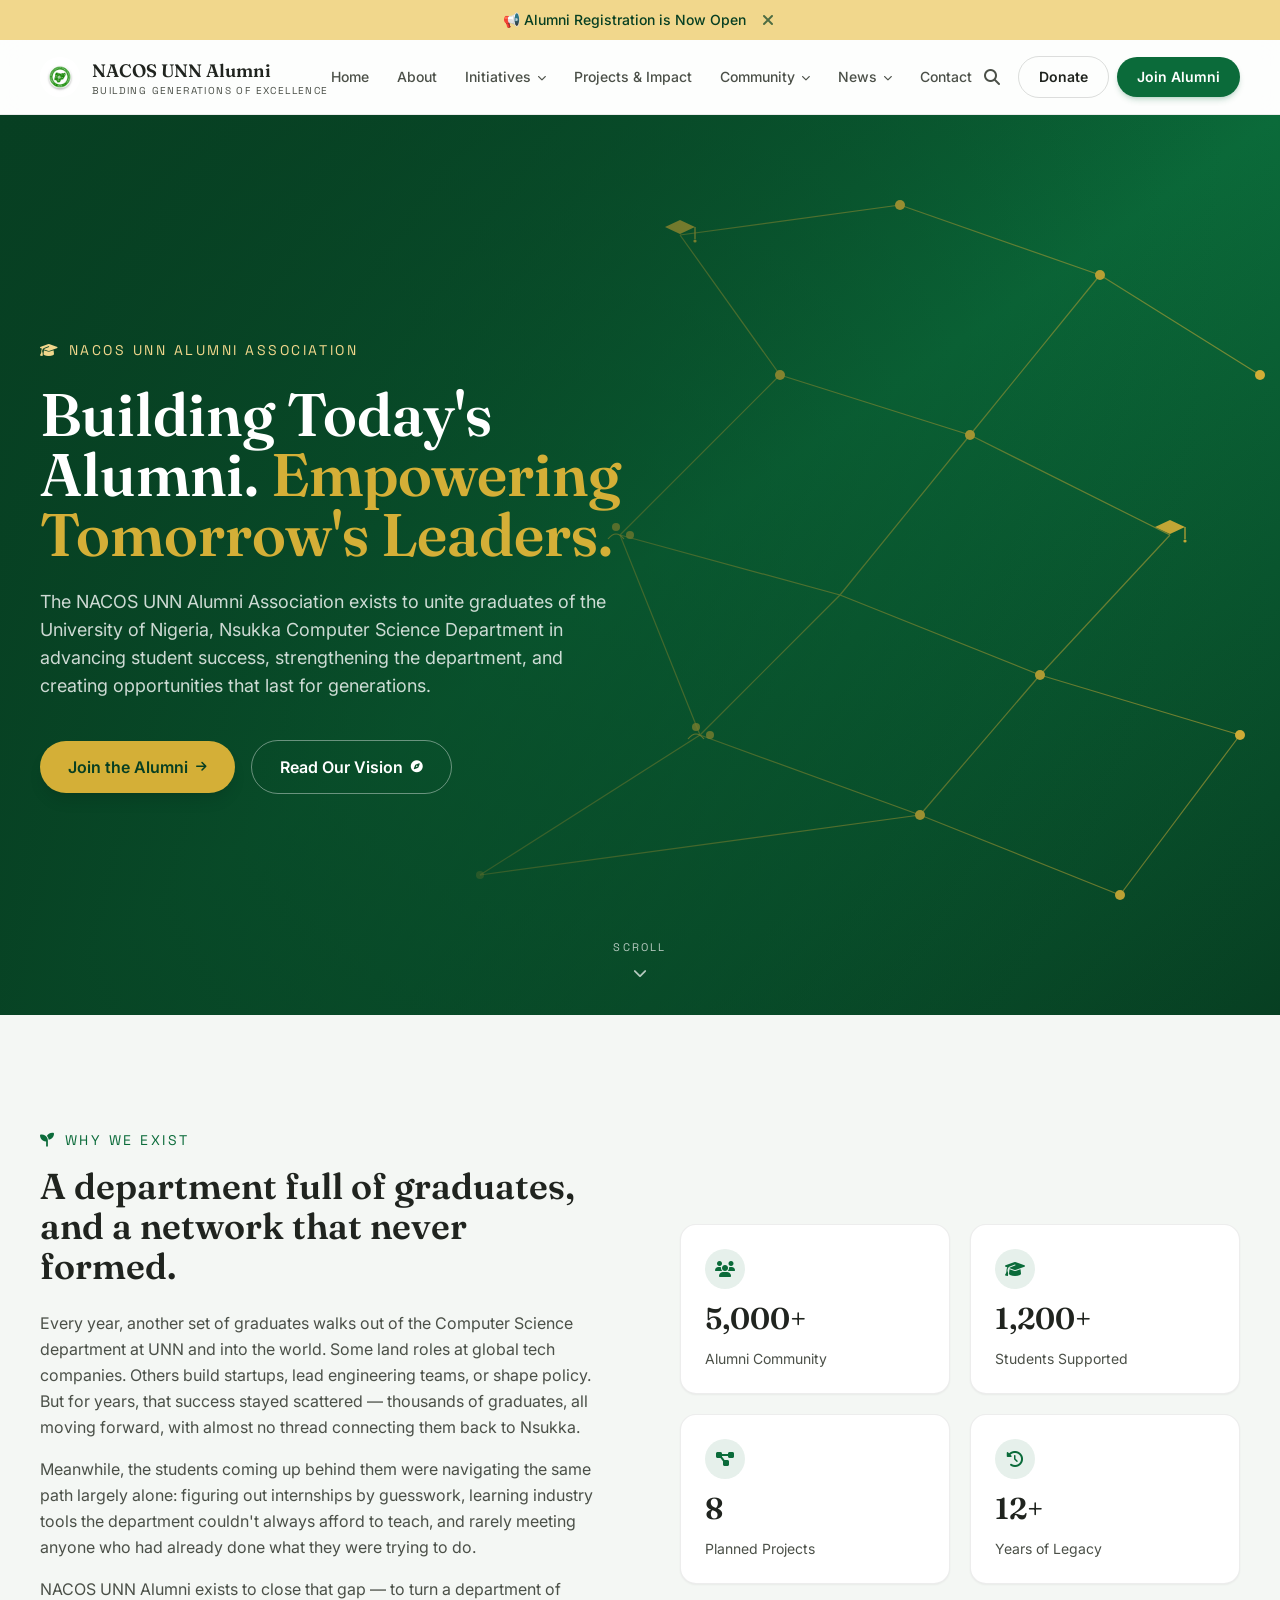
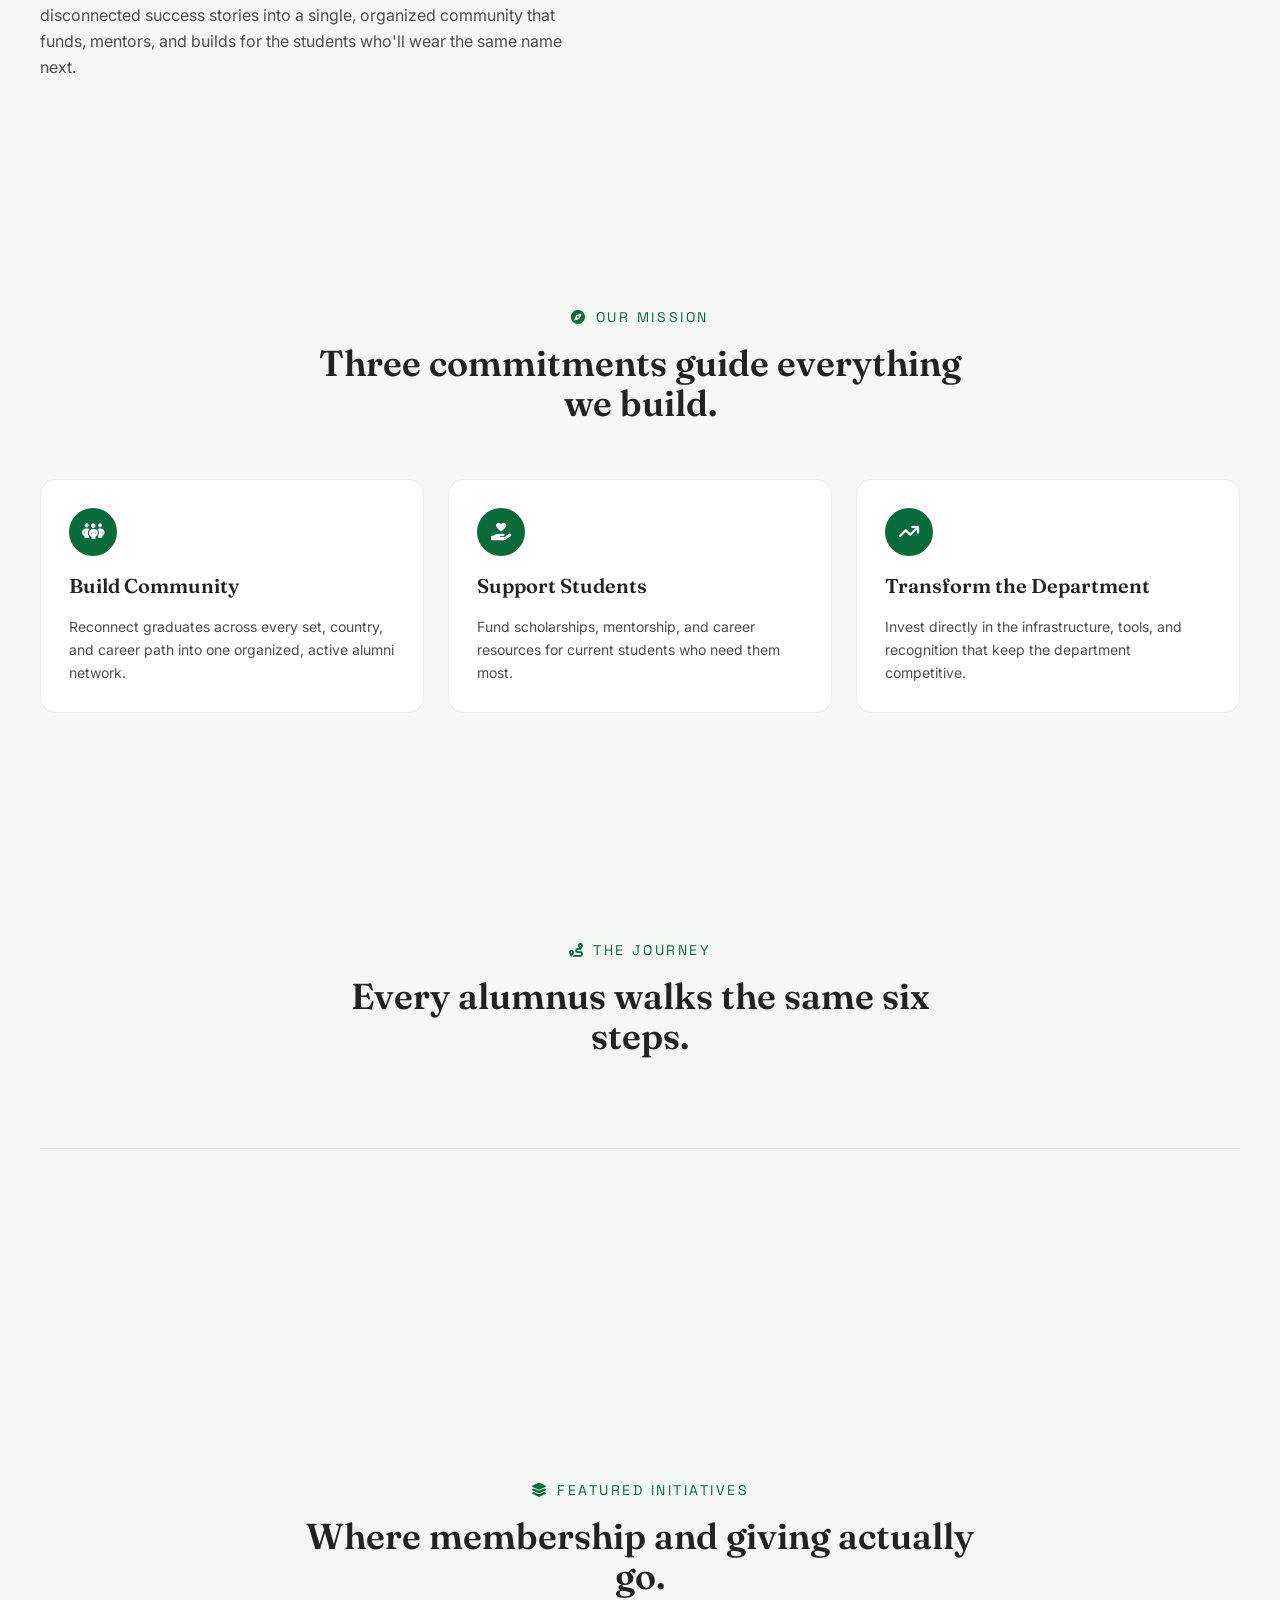
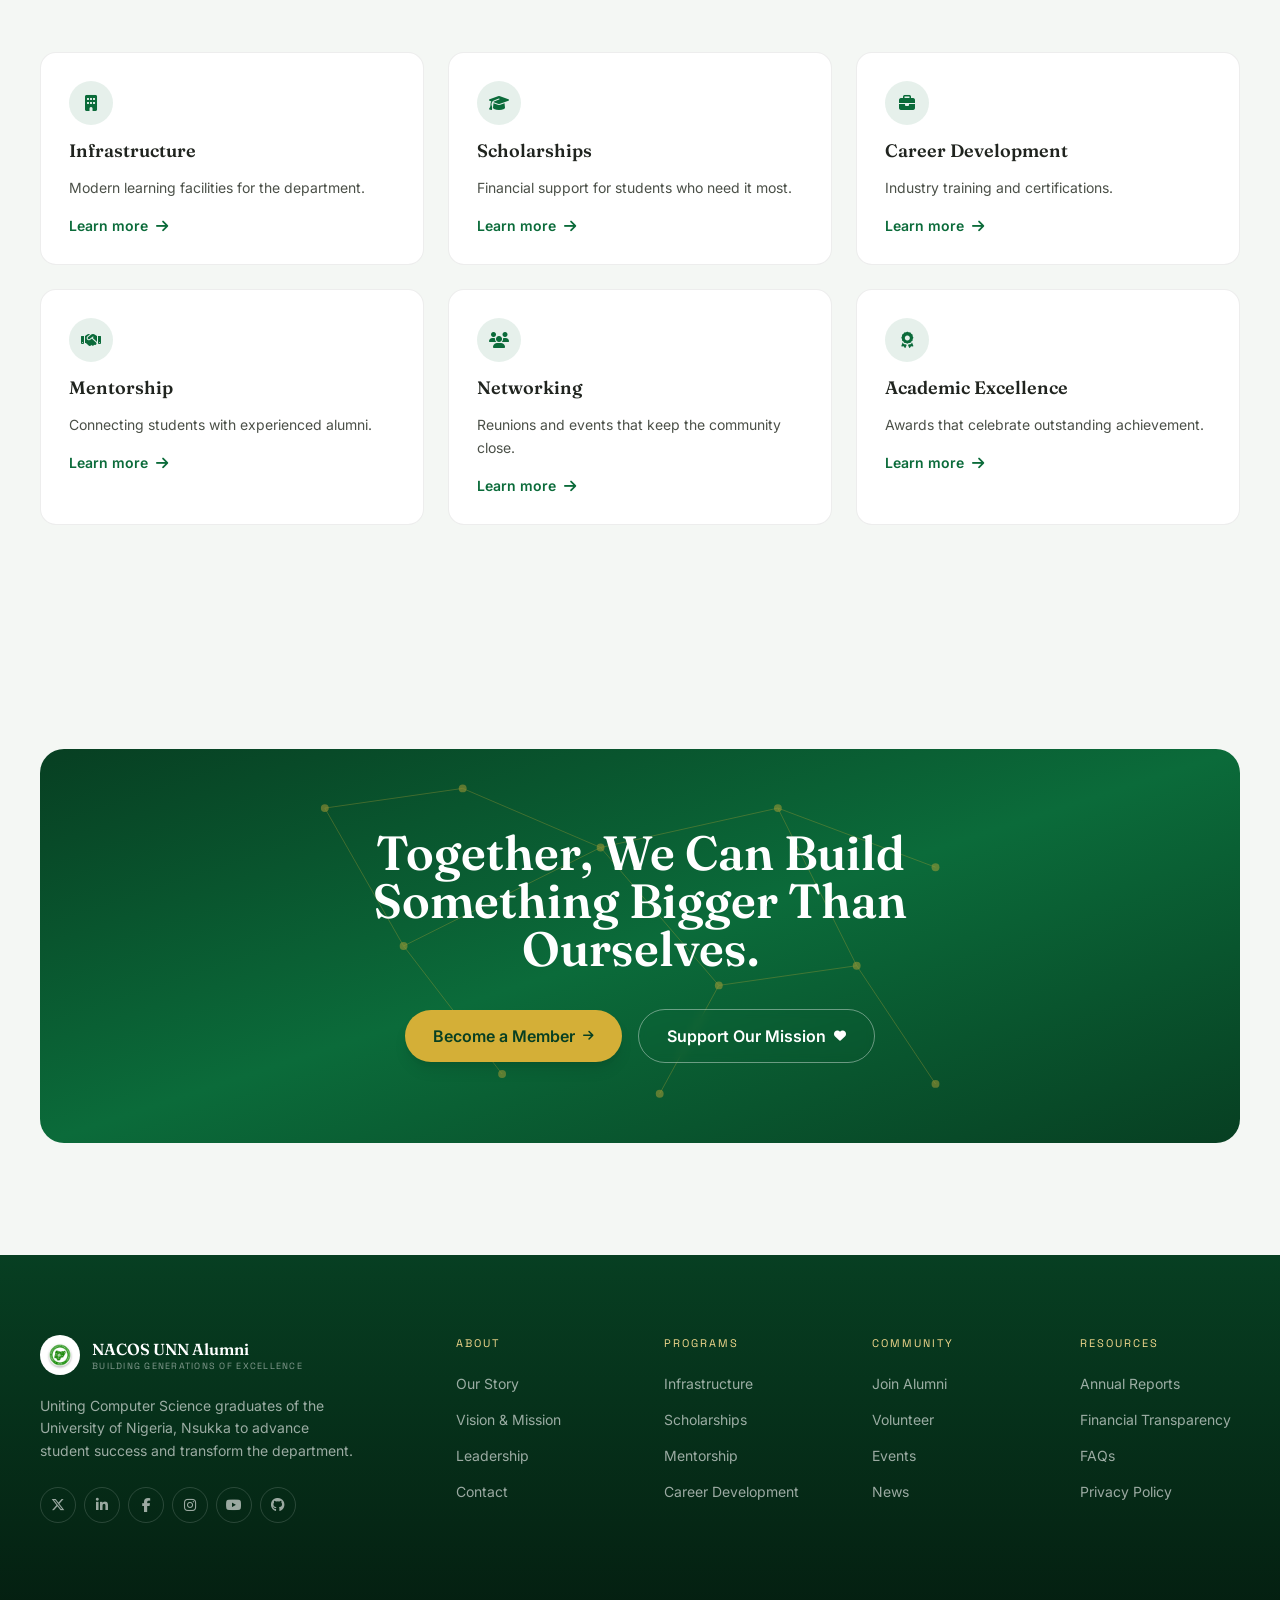
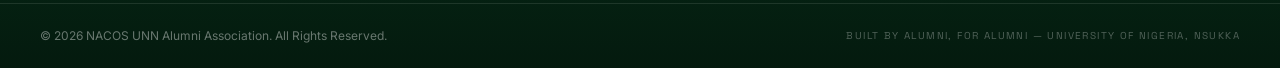
==== commit 1659a6b5: "Made header use from one source in JavaScript for dynamic rendering" ====
--- a/index.html
+++ b/index.html
@@ -56,160 +56,8 @@
        The mobile slide-in menu is the ONE place this build uses
        JavaScript, exactly as agreed -- see the <script> at the bottom.
   ====================================================================== -->
-  <header class="sticky top-0 z-50">
-    <nav aria-label="Primary" class="nav-bar">
-      <div class="container-content flex items-center justify-between py-3.5 lg:py-4">
-
-        <!-- LEFT: logo mark + wordmark + tagline. Links back to the homepage. -->
-        <a href="#home" class="flex items-center  gap-3" aria-label="NACOS UNN Alumni Association — go to homepage">
-          <!-- logo mark. -->
-        
-          <div class="w-10 h-10 rounded-full overflow-hidden bg-white/5 flex items-center justify-center">
-              <img class="w-full h-full" src="./images/nacos_logo.jpg" alt="NACOS LOGO">
-          </div>
-          <span class="flex flex-col leading-tight">
-            <span class="font-display text-base font-semibold text-ink sm:text-lg">NACOS UNN Alumni</span>
-            <span class="font-mono text-[9px] uppercase tracking-[0.14em] text-ink-soft sm:text-[10px]">Building Generations of Excellence</span>
-          </span>
-        </a>
-
-        <!-- CENTER: desktop nav links (hidden below the lg breakpoint) -->
-        <ul class="hidden items-center gap-7 lg:flex" role="list">
-          <li>
-            <a href="#home" class="nav-link is-active" aria-current="page">Home</a>
-          </li>
-          <li>
-            <a href="about.html" class="nav-link">About</a>
-          </li>
-
-          <!-- INITIATIVES — mega menu (6 cards) -->
-          <li class="group relative">
-            <button type="button" class="nav-link nav-link--trigger" aria-haspopup="true" aria-expanded="false">
-              Initiatives
-              <i class="fa-solid fa-chevron-down text-[9px] transition-transform duration-300 group-hover:rotate-180 group-focus-within:rotate-180"></i>
-            </button>
-
-            <div class="mega-menu" role="menu">
-              <div class="mega-menu__grid">
-
-                <a href="initiatives.html#infrastructure" class="mega-card" role="menuitem">
-                  <span class="mega-card__icon"><i class="fa-solid fa-building"></i></span>
-                  <span class="mega-card__title">Infrastructure</span>
-                  <span class="mega-card__desc">Modern learning facilities.</span>
-                </a>
-
-                <a href="initiatives.html#scholarships" class="mega-card" role="menuitem">
-                  <span class="mega-card__icon"><i class="fa-solid fa-graduation-cap"></i></span>
-                  <span class="mega-card__title">Scholarships</span>
-                  <span class="mega-card__desc">Financial support for students.</span>
-                </a>
-
-                <a href="initiatives.html#career-coaching" class="mega-card" role="menuitem">
-                  <span class="mega-card__icon"><i class="fa-solid fa-briefcase"></i></span>
-                  <span class="mega-card__title">Career Development</span>
-                  <span class="mega-card__desc">Industry training and certifications.</span>
-                </a>
-
-                <a href="initiatives.html#mentorship" class="mega-card" role="menuitem">
-                  <span class="mega-card__icon"><i class="fa-solid fa-handshake"></i></span>
-                  <span class="mega-card__title">Mentorship</span>
-                  <span class="mega-card__desc">Connect students with experienced alumni.</span>
-                </a>
-
-                <a href="initiatives.html#alumni-engagement" class="mega-card" role="menuitem">
-                  <span class="mega-card__icon"><i class="fa-solid fa-users"></i></span>
-                  <span class="mega-card__title">Community</span>
-                  <span class="mega-card__desc">Networking events and reunions.</span>
-                </a>
-
-                <a href="initiatives.html#recognition" class="mega-card" role="menuitem">
-                  <span class="mega-card__icon"><i class="fa-solid fa-award"></i></span>
-                  <span class="mega-card__title">Recognition</span>
-                  <span class="mega-card__desc">Awards and academic excellence.</span>
-                </a>
-
-              </div>
-            </div>
-          </li>
-
-          <li>
-            <a href="./projects.html" class="nav-link">Projects &amp; Impact</a>
-          </li>
-
-          <!-- COMMUNITY — simple dropdown -->
-          <li class="group relative">
-            <button type="button" class="nav-link nav-link--trigger" aria-haspopup="true" aria-expanded="false">
-              Community
-              <i class="fa-solid fa-chevron-down text-[9px] transition-transform duration-300 group-hover:rotate-180 group-focus-within:rotate-180"></i>
-            </button>
-            <div class="dropdown-panel" role="menu">
-              <span class="dropdown-item dropdown-item--disabled" role="menuitem" aria-disabled="true">
-                Alumni Directory <span class="soon-tag">Coming Soon</span>
-              </span>
-              <a href="./initiatives.html#mentorship" class="dropdown-item" role="menuitem">Mentorship</a>
-              <span href="#events" class="dropdown-item dropdown-item--disabled" role="menuitem" aria-disabled="true">Events</span>
-              <span href="#x-spaces" class="dropdown-item dropdown-item--disabled" role="menuitem" aria-disabled="true">X Spaces</span>
-              <a href="#volunteer" class="dropdown-item" role="menuitem">Volunteer</a>
-              <span class="dropdown-item dropdown-item--disabled" role="menuitem" aria-disabled="true">
-                Regional Chapters <span class="soon-tag">Coming Soon</span>
-              </span>
-            </div>
-          </li>
-
-          <!-- NEWS — simple dropdown -->
-          <li class="group relative">
-            <button type="button" class="nav-link nav-link--trigger" aria-haspopup="true" aria-expanded="false">
-              News
-              <i class="fa-solid fa-chevron-down text-[9px] transition-transform duration-300 group-hover:rotate-180 group-focus-within:rotate-180"></i>
-            </button>
-            <div class="dropdown-panel" role="menu">
-              <a href="#latest-news" class="dropdown-item" role="menuitem">Latest News</a>
-              <a href="#success-stories" class="dropdown-item" role="menuitem">Success Stories</a>
-              <a href="#project-updates" class="dropdown-item" role="menuitem">Project Updates</a>
-              <a href="#annual-reports" class="dropdown-item" role="menuitem">Annual Reports</a>
-              <a href="#press-releases" class="dropdown-item" role="menuitem">Press Releases</a>
-            </div>
-          </li>
-
-          <li>
-            <a href="#contact" class="nav-link">Contact</a>
-          </li>
-        </ul>
-
-        <!-- RIGHT: search, auth-area placeholder, and the two CTAs -->
-        <div class="hidden items-center gap-2 lg:flex">
-
-          <!-- Search trigger: opens the search modal via the checkbox-hack below -->
-          <label for="search-toggle" class="search-icon-btn" aria-label="Open search" role="button" tabindex="0">
-            <i class="fa-solid fa-magnifying-glass"></i>
-          </label>
-
-          <!--
-            USER MENU (future-ready)
-            -----------------------------------------------------------------
-            Reserved slot for when authentication ships. Logged-out state
-            (today): the Donate + Join Alumni buttons below double as this
-            area. Once auth exists, replace those two links with an avatar
-            + dropdown containing: Dashboard, My Contributions, My
-            Membership, My Events, Settings, Logout. No markup is added
-            for that yet since it doesn't exist -- left as this comment.
-          -->
-
-          <a href="support.html" class="btn-outline-dark">Donate</a>
-          <a href="join.html" class="btn-fill-green">Join Alumni</a>
-        </div>
-
-        <!-- Mobile: search icon + hamburger (hidden at lg and above) -->
-        <div class="flex items-center gap-3 lg:hidden">
-          <label for="search-toggle" class="search-icon-btn" aria-label="Open search" role="button" tabindex="0">
-            <i class="fa-solid fa-magnifying-glass"></i>
-          </label>
-          <button id="mobile-menu-btn" type="button" aria-label="Open menu" aria-expanded="false" aria-controls="mobile-menu" class="search-icon-btn">
-            <i class="fa-solid fa-bars text-lg"></i>
-          </button>
-        </div>
-      </div>
-    </nav>
+  <header id="main-header" class="sticky top-0 z-50">
+    
   </header>
 
   <!-- =====================================================================
@@ -709,7 +557,7 @@
        Four-column nav + brand + social + legal bottom bar.
        Matches the dark-green brand palette used across the site.
   ==================================================================== -->
-  <footer class="bg-gradient-to-b from-forest-dark to-[#041A0E]" aria-label="Site footer">
+  <footer id="footer" class="bg-gradient-to-b from-forest-dark to-[#041A0E]" aria-label="Site footer">
 
     <!-- Top: logo + columns + newsletter -->
     <div class="container-content py-16 sm:py-20">
@@ -828,42 +676,7 @@
        full-screen mobile menu, manages aria-expanded, traps focus on
        the close button while open, and lets Escape close it.
   ====================================================================== -->
-  <script>
-    const menuBtn = document.getElementById('mobile-menu-btn');
-    const closeBtn = document.getElementById('mobile-menu-close');
-    const mobileMenu = document.getElementById('mobile-menu');
-
-    function openMobileMenu() {
-      mobileMenu.classList.remove('hidden');
-      mobileMenu.classList.add('flex', 'is-open');
-      document.body.classList.add('overflow-hidden'); // stop background scroll while open
-      menuBtn.setAttribute('aria-expanded', 'true');
-      closeBtn.focus(); // move keyboard focus into the menu
-    }
-
-    function closeMobileMenu() {
-      mobileMenu.classList.add('hidden');
-      mobileMenu.classList.remove('flex', 'is-open');
-      document.body.classList.remove('overflow-hidden');
-      menuBtn.setAttribute('aria-expanded', 'false');
-      menuBtn.focus(); // return keyboard focus to the button that opened it
-    }
-
-    menuBtn.addEventListener('click', openMobileMenu);
-    closeBtn.addEventListener('click', closeMobileMenu);
-
-    // Close automatically once a link inside the menu is clicked
-    mobileMenu.querySelectorAll('a').forEach((link) => {
-      link.addEventListener('click', closeMobileMenu);
-    });
-
-    // Let keyboard users close the menu with Escape
-    document.addEventListener('keydown', (e) => {
-      if (e.key === 'Escape' && !mobileMenu.classList.contains('hidden')) {
-        closeMobileMenu();
-      }
-    });
-  </script>
+  <script src="./nav.js"></script>
 
 </body>
 </html>
--- a/css/output.css
+++ b/css/output.css
@@ -0,0 +1,2 @@
+*,:after,:before{--tw-border-spacing-x:0;--tw-border-spacing-y:0;--tw-translate-x:0;--tw-translate-y:0;--tw-rotate:0;--tw-skew-x:0;--tw-skew-y:0;--tw-scale-x:1;--tw-scale-y:1;--tw-pan-x: ;--tw-pan-y: ;--tw-pinch-zoom: ;--tw-scroll-snap-strictness:proximity;--tw-gradient-from-position: ;--tw-gradient-via-position: ;--tw-gradient-to-position: ;--tw-ordinal: ;--tw-slashed-zero: ;--tw-numeric-figure: ;--tw-numeric-spacing: ;--tw-numeric-fraction: ;--tw-ring-inset: ;--tw-ring-offset-width:0px;--tw-ring-offset-color:#fff;--tw-ring-color:rgba(59,130,246,.5);--tw-ring-offset-shadow:0 0 #0000;--tw-ring-shadow:0 0 #0000;--tw-shadow:0 0 #0000;--tw-shadow-colored:0 0 #0000;--tw-blur: ;--tw-brightness: ;--tw-contrast: ;--tw-grayscale: ;--tw-hue-rotate: ;--tw-invert: ;--tw-saturate: ;--tw-sepia: ;--tw-drop-shadow: ;--tw-backdrop-blur: ;--tw-backdrop-brightness: ;--tw-backdrop-contrast: ;--tw-backdrop-grayscale: ;--tw-backdrop-hue-rotate: ;--tw-backdrop-invert: ;--tw-backdrop-opacity: ;--tw-backdrop-saturate: ;--tw-backdrop-sepia: ;--tw-contain-size: ;--tw-contain-layout: ;--tw-contain-paint: ;--tw-contain-style: }::backdrop{--tw-border-spacing-x:0;--tw-border-spacing-y:0;--tw-translate-x:0;--tw-translate-y:0;--tw-rotate:0;--tw-skew-x:0;--tw-skew-y:0;--tw-scale-x:1;--tw-scale-y:1;--tw-pan-x: ;--tw-pan-y: ;--tw-pinch-zoom: ;--tw-scroll-snap-strictness:proximity;--tw-gradient-from-position: ;--tw-gradient-via-position: ;--tw-gradient-to-position: ;--tw-ordinal: ;--tw-slashed-zero: ;--tw-numeric-figure: ;--tw-numeric-spacing: ;--tw-numeric-fraction: ;--tw-ring-inset: ;--tw-ring-offset-width:0px;--tw-ring-offset-color:#fff;--tw-ring-color:rgba(59,130,246,.5);--tw-ring-offset-shadow:0 0 #0000;--tw-ring-shadow:0 0 #0000;--tw-shadow:0 0 #0000;--tw-shadow-colored:0 0 #0000;--tw-blur: ;--tw-brightness: ;--tw-contrast: ;--tw-grayscale: ;--tw-hue-rotate: ;--tw-invert: ;--tw-saturate: ;--tw-sepia: ;--tw-drop-shadow: ;--tw-backdrop-blur: ;--tw-backdrop-brightness: ;--tw-backdrop-contrast: ;--tw-backdrop-grayscale: ;--tw-backdrop-hue-rotate: ;--tw-backdrop-invert: ;--tw-backdrop-opacity: ;--tw-backdrop-saturate: ;--tw-backdrop-sepia: ;--tw-contain-size: ;--tw-contain-layout: ;--tw-contain-paint: ;--tw-contain-style: }
+/*! tailwindcss v3.4.19 | MIT License | https://tailwindcss.com*/*,:after,:before{box-sizing:border-box;border:0 solid #e5e7eb}:after,:before{--tw-content:""}:host,html{line-height:1.5;-webkit-text-size-adjust:100%;-moz-tab-size:4;-o-tab-size:4;tab-size:4;font-family:ui-sans-serif,system-ui,sans-serif,Apple Color Emoji,Segoe UI Emoji,Segoe UI Symbol,Noto Color Emoji;font-feature-settings:normal;font-variation-settings:normal;-webkit-tap-highlight-color:transparent}body{margin:0;line-height:inherit}hr{height:0;color:inherit;border-top-width:1px}abbr:where([title]){-webkit-text-decoration:underline dotted;text-decoration:underline dotted}h1,h2,h3,h4,h5,h6{font-size:inherit;font-weight:inherit}a{color:inherit;text-decoration:inherit}b,strong{font-weight:bolder}code,kbd,pre,samp{font-family:Space Grotesk,ui-monospace,monospace;font-feature-settings:normal;font-variation-settings:normal;font-size:1em}small{font-size:80%}sub,sup{font-size:75%;line-height:0;position:relative;vertical-align:baseline}sub{bottom:-.25em}sup{top:-.5em}table{text-indent:0;border-color:inherit;border-collapse:collapse}button,input,optgroup,select,textarea{font-family:inherit;font-feature-settings:inherit;font-variation-settings:inherit;font-size:100%;font-weight:inherit;line-height:inherit;letter-spacing:inherit;color:inherit;margin:0;padding:0}button,select{text-transform:none}button,input:where([type=button]),input:where([type=reset]),input:where([type=submit]){-webkit-appearance:button;background-color:transparent;background-image:none}:-moz-focusring{outline:auto}:-moz-ui-invalid{box-shadow:none}progress{vertical-align:baseline}::-webkit-inner-spin-button,::-webkit-outer-spin-button{height:auto}[type=search]{-webkit-appearance:textfield;outline-offset:-2px}::-webkit-search-decoration{-webkit-appearance:none}::-webkit-file-upload-button{-webkit-appearance:button;font:inherit}summary{display:list-item}blockquote,dd,dl,figure,h1,h2,h3,h4,h5,h6,hr,p,pre{margin:0}fieldset{margin:0}fieldset,legend{padding:0}menu,ol,ul{list-style:none;margin:0;padding:0}dialog{padding:0}textarea{resize:vertical}input::-moz-placeholder,textarea::-moz-placeholder{opacity:1;color:#9ca3af}input::placeholder,textarea::placeholder{opacity:1;color:#9ca3af}[role=button],button{cursor:pointer}:disabled{cursor:default}audio,canvas,embed,iframe,img,object,svg,video{display:block;vertical-align:middle}img,video{max-width:100%;height:auto}[hidden]:where(:not([hidden=until-found])){display:none}html{scroll-behavior:smooth}body{--tw-bg-opacity:1;background-color:rgb(var(--color-mist)/var(--tw-bg-opacity,1));font-family:Inter,ui-sans-serif,system-ui,sans-serif;-webkit-font-smoothing:antialiased;-moz-osx-font-smoothing:grayscale}body,h1,h2,h3,h4{--tw-text-opacity:1;color:rgb(var(--color-ink)/var(--tw-text-opacity,1))}h1,h2,h3,h4{font-family:Fraunces,ui-serif,Georgia,serif}a:focus-visible,button:focus-visible,input:focus-visible,label:focus-visible{outline:2px solid #d4af37;outline-offset:2px;border-radius:2px}.container-content{margin-left:auto;margin-right:auto;max-width:80rem;padding-left:1.5rem;padding-right:1.5rem}@media (min-width:640px){.container-content{padding-left:2.5rem;padding-right:2.5rem}}.eyebrow{display:inline-flex;align-items:center;gap:.5rem;font-family:Space Grotesk,ui-monospace,monospace;font-size:.75rem;line-height:1rem;text-transform:uppercase;letter-spacing:.18em;--tw-text-opacity:1;color:rgb(var(--color-gold-soft)/var(--tw-text-opacity,1))}@media (min-width:640px){.eyebrow{font-size:.875rem;line-height:1.25rem}}.btn-primary{display:inline-flex;align-items:center;justify-content:center;gap:.5rem;border-radius:9999px;--tw-bg-opacity:1;background-color:rgb(var(--color-gold)/var(--tw-bg-opacity,1));padding:.875rem 1.75rem;font-family:Inter,ui-sans-serif,system-ui,sans-serif;font-size:.875rem;line-height:1.25rem;font-weight:600;--tw-text-opacity:1;color:rgb(var(--color-forest-dark)/var(--tw-text-opacity,1));--tw-shadow:0 10px 15px -3px rgba(0,0,0,.1),0 4px 6px -4px rgba(0,0,0,.1);--tw-shadow-colored:0 10px 15px -3px var(--tw-shadow-color),0 4px 6px -4px var(--tw-shadow-color);box-shadow:var(--tw-ring-offset-shadow,0 0 #0000),var(--tw-ring-shadow,0 0 #0000),var(--tw-shadow);--tw-shadow-color:rgba(0,0,0,.1);--tw-shadow:var(--tw-shadow-colored);transition-property:all;transition-timing-function:cubic-bezier(.4,0,.2,1);transition-duration:.3s}.btn-primary:hover{--tw-translate-y:-0.125rem;transform:translate(var(--tw-translate-x),var(--tw-translate-y)) rotate(var(--tw-rotate)) skewX(var(--tw-skew-x)) skewY(var(--tw-skew-y)) scaleX(var(--tw-scale-x)) scaleY(var(--tw-scale-y));--tw-bg-opacity:1;background-color:rgb(var(--color-gold-soft)/var(--tw-bg-opacity,1))}@media (min-width:640px){.btn-primary{font-size:1rem;line-height:1.5rem}}.btn-outline-light{display:inline-flex;align-items:center;justify-content:center;gap:.5rem;border-radius:9999px;border-width:1px;border-color:hsla(0,0%,100%,.4);padding:.875rem 1.75rem;font-family:Inter,ui-sans-serif,system-ui,sans-serif;font-size:.875rem;line-height:1.25rem;font-weight:600;--tw-text-opacity:1;color:rgb(255 255 255/var(--tw-text-opacity,1));--tw-backdrop-blur:blur(4px);-webkit-backdrop-filter:var(--tw-backdrop-blur) var(--tw-backdrop-brightness) var(--tw-backdrop-contrast) var(--tw-backdrop-grayscale) var(--tw-backdrop-hue-rotate) var(--tw-backdrop-invert) var(--tw-backdrop-opacity) var(--tw-backdrop-saturate) var(--tw-backdrop-sepia);backdrop-filter:var(--tw-backdrop-blur) var(--tw-backdrop-brightness) var(--tw-backdrop-contrast) var(--tw-backdrop-grayscale) var(--tw-backdrop-hue-rotate) var(--tw-backdrop-invert) var(--tw-backdrop-opacity) var(--tw-backdrop-saturate) var(--tw-backdrop-sepia);transition-property:all;transition-timing-function:cubic-bezier(.4,0,.2,1);transition-duration:.3s}.btn-outline-light:hover{--tw-translate-y:-0.125rem;transform:translate(var(--tw-translate-x),var(--tw-translate-y)) rotate(var(--tw-rotate)) skewX(var(--tw-skew-x)) skewY(var(--tw-skew-y)) scaleX(var(--tw-scale-x)) scaleY(var(--tw-scale-y));--tw-border-opacity:1;border-color:rgb(255 255 255/var(--tw-border-opacity,1));background-color:hsla(0,0%,100%,.1)}@media (min-width:640px){.btn-outline-light{font-size:1rem;line-height:1.5rem}}.scroll-cue{position:absolute;bottom:2rem;left:50%;display:flex;--tw-translate-x:-50%;transform:translate(var(--tw-translate-x),var(--tw-translate-y)) rotate(var(--tw-rotate)) skewX(var(--tw-skew-x)) skewY(var(--tw-skew-y)) scaleX(var(--tw-scale-x)) scaleY(var(--tw-scale-y));flex-direction:column;align-items:center;gap:.5rem;color:hsla(0,0%,100%,.7)}.announcement-bar{position:relative;--tw-bg-opacity:1;background-color:rgb(var(--color-gold-soft)/var(--tw-bg-opacity,1))}.announcement-close{display:flex;height:1.25rem;width:1.25rem;cursor:pointer;align-items:center;justify-content:center;border-radius:9999px;color:rgba(7,63,34,.7);transition-property:color,background-color,border-color,text-decoration-color,fill,stroke;transition-timing-function:cubic-bezier(.4,0,.2,1);transition-duration:.15s}.announcement-close:hover{background-color:rgba(7,63,34,.1);--tw-text-opacity:1;color:rgb(var(--color-forest-dark)/var(--tw-text-opacity,1))}.announcement-dismiss:checked~.announcement-bar{display:none}.nav-bar{border-bottom-width:1px;border-color:rgba(32,36,31,.08);background-color:hsla(0,0%,100%,.8);--tw-backdrop-blur:blur(12px);-webkit-backdrop-filter:var(--tw-backdrop-blur) var(--tw-backdrop-brightness) var(--tw-backdrop-contrast) var(--tw-backdrop-grayscale) var(--tw-backdrop-hue-rotate) var(--tw-backdrop-invert) var(--tw-backdrop-opacity) var(--tw-backdrop-saturate) var(--tw-backdrop-sepia);backdrop-filter:var(--tw-backdrop-blur) var(--tw-backdrop-brightness) var(--tw-backdrop-contrast) var(--tw-backdrop-grayscale) var(--tw-backdrop-hue-rotate) var(--tw-backdrop-invert) var(--tw-backdrop-opacity) var(--tw-backdrop-saturate) var(--tw-backdrop-sepia);transition-property:all;transition-timing-function:cubic-bezier(.4,0,.2,1);transition-duration:.3s}.nav-link{position:relative;display:inline-flex;align-items:center;gap:.375rem;padding-top:.25rem;padding-bottom:.25rem;font-family:Inter,ui-sans-serif,system-ui,sans-serif;font-size:.875rem;line-height:1.25rem;font-weight:500;--tw-text-opacity:1;color:rgb(var(--color-ink-soft)/var(--tw-text-opacity,1));transition-property:color,background-color,border-color,text-decoration-color,fill,stroke;transition-timing-function:cubic-bezier(.4,0,.2,1);transition-duration:.2s}.nav-link:hover{--tw-text-opacity:1;color:rgb(var(--color-forest)/var(--tw-text-opacity,1))}.nav-link:after{content:"";position:absolute;bottom:-.25rem;left:0;height:2px;width:0;--tw-bg-opacity:1;background-color:rgb(var(--color-gold)/var(--tw-bg-opacity,1));transition-property:all;transition-timing-function:cubic-bezier(.4,0,.2,1);transition-duration:.3s}.nav-link.is-active:after,.nav-link:hover:after{width:100%}.nav-link.is-active{font-weight:600;--tw-text-opacity:1;color:rgb(var(--color-forest)/var(--tw-text-opacity,1))}.nav-link--trigger{cursor:pointer;background-color:transparent}.btn-outline-dark{display:inline-flex;align-items:center;justify-content:center;gap:.5rem;border-radius:9999px;border-width:1px;border-color:rgba(32,36,31,.15);padding:.625rem 1.25rem;font-family:Inter,ui-sans-serif,system-ui,sans-serif;font-size:.875rem;line-height:1.25rem;font-weight:600;--tw-text-opacity:1;color:rgb(var(--color-ink)/var(--tw-text-opacity,1));transition-property:all;transition-timing-function:cubic-bezier(.4,0,.2,1);transition-duration:.3s}.btn-outline-dark:hover{--tw-translate-y:-0.125rem;transform:translate(var(--tw-translate-x),var(--tw-translate-y)) rotate(var(--tw-rotate)) skewX(var(--tw-skew-x)) skewY(var(--tw-skew-y)) scaleX(var(--tw-scale-x)) scaleY(var(--tw-scale-y));--tw-border-opacity:1;border-color:rgb(var(--color-forest)/var(--tw-border-opacity,1));--tw-text-opacity:1;color:rgb(var(--color-forest)/var(--tw-text-opacity,1))}.btn-fill-green{display:inline-flex;align-items:center;justify-content:center;gap:.5rem;border-radius:9999px;--tw-bg-opacity:1;background-color:rgb(var(--color-forest)/var(--tw-bg-opacity,1));padding:.625rem 1.25rem;font-family:Inter,ui-sans-serif,system-ui,sans-serif;font-size:.875rem;line-height:1.25rem;font-weight:600;--tw-text-opacity:1;color:rgb(255 255 255/var(--tw-text-opacity,1));--tw-shadow:0 4px 6px -1px rgba(0,0,0,.1),0 2px 4px -2px rgba(0,0,0,.1);--tw-shadow-colored:0 4px 6px -1px var(--tw-shadow-color),0 2px 4px -2px var(--tw-shadow-color);box-shadow:var(--tw-ring-offset-shadow,0 0 #0000),var(--tw-ring-shadow,0 0 #0000),var(--tw-shadow);--tw-shadow-color:rgba(11,107,58,.2);--tw-shadow:var(--tw-shadow-colored);transition-property:all;transition-timing-function:cubic-bezier(.4,0,.2,1);transition-duration:.3s}.btn-fill-green:hover{--tw-translate-y:-0.125rem;transform:translate(var(--tw-translate-x),var(--tw-translate-y)) rotate(var(--tw-rotate)) skewX(var(--tw-skew-x)) skewY(var(--tw-skew-y)) scaleX(var(--tw-scale-x)) scaleY(var(--tw-scale-y));--tw-bg-opacity:1;background-color:rgb(var(--color-forest-light)/var(--tw-bg-opacity,1))}.search-icon-btn{display:flex;height:2.25rem;width:2.25rem;cursor:pointer;align-items:center;justify-content:center;border-radius:9999px;--tw-text-opacity:1;color:rgb(var(--color-ink-soft)/var(--tw-text-opacity,1));transition-property:color,background-color,border-color,text-decoration-color,fill,stroke;transition-timing-function:cubic-bezier(.4,0,.2,1);transition-duration:.2s}.search-icon-btn:hover{--tw-bg-opacity:1;background-color:rgb(var(--color-mist)/var(--tw-bg-opacity,1));--tw-text-opacity:1;color:rgb(var(--color-forest)/var(--tw-text-opacity,1))}.dropdown-panel,.mega-menu{pointer-events:none;visibility:hidden;position:absolute;left:50%;top:100%;z-index:40;margin-top:.75rem;--tw-translate-x:-50%;--tw-translate-y:0.25rem;transform:translate(var(--tw-translate-x),var(--tw-translate-y)) rotate(var(--tw-rotate)) skewX(var(--tw-skew-x)) skewY(var(--tw-skew-y)) scaleX(var(--tw-scale-x)) scaleY(var(--tw-scale-y));border-radius:1rem;border-width:1px;border-color:rgba(32,36,31,.08);background-color:hsla(0,0%,100%,.95);padding:.75rem;opacity:0;--tw-shadow:0 25px 50px -12px rgba(0,0,0,.25);--tw-shadow-colored:0 25px 50px -12px var(--tw-shadow-color);box-shadow:var(--tw-ring-offset-shadow,0 0 #0000),var(--tw-ring-shadow,0 0 #0000),var(--tw-shadow);--tw-shadow-color:rgba(32,36,31,.1);--tw-shadow:var(--tw-shadow-colored);--tw-backdrop-blur:blur(24px);-webkit-backdrop-filter:var(--tw-backdrop-blur) var(--tw-backdrop-brightness) var(--tw-backdrop-contrast) var(--tw-backdrop-grayscale) var(--tw-backdrop-hue-rotate) var(--tw-backdrop-invert) var(--tw-backdrop-opacity) var(--tw-backdrop-saturate) var(--tw-backdrop-sepia);backdrop-filter:var(--tw-backdrop-blur) var(--tw-backdrop-brightness) var(--tw-backdrop-contrast) var(--tw-backdrop-grayscale) var(--tw-backdrop-hue-rotate) var(--tw-backdrop-invert) var(--tw-backdrop-opacity) var(--tw-backdrop-saturate) var(--tw-backdrop-sepia);transition-property:all;transition-timing-function:cubic-bezier(.4,0,.2,1);transition-duration:.3s}.group:focus-within .dropdown-panel,.group:focus-within .mega-menu,.group:hover .dropdown-panel,.group:hover .mega-menu{pointer-events:auto;visibility:visible;--tw-translate-y:0px;transform:translate(var(--tw-translate-x),var(--tw-translate-y)) rotate(var(--tw-rotate)) skewX(var(--tw-skew-x)) skewY(var(--tw-skew-y)) scaleX(var(--tw-scale-x)) scaleY(var(--tw-scale-y));opacity:1}.mega-menu{width:min(860px,90vw)}.mega-menu__grid{display:grid;grid-template-columns:repeat(3,minmax(0,1fr));gap:.5rem}.mega-card{display:flex;flex-direction:column;gap:.5rem;border-radius:.75rem;padding:1rem;transition-property:all;transition-timing-function:cubic-bezier(.4,0,.2,1);transition-duration:.2s}.mega-card:hover{--tw-translate-y:-0.125rem;transform:translate(var(--tw-translate-x),var(--tw-translate-y)) rotate(var(--tw-rotate)) skewX(var(--tw-skew-x)) skewY(var(--tw-skew-y)) scaleX(var(--tw-scale-x)) scaleY(var(--tw-scale-y));--tw-bg-opacity:1;background-color:rgb(var(--color-mist)/var(--tw-bg-opacity,1))}.mega-card__icon{display:flex;height:2.25rem;width:2.25rem;align-items:center;justify-content:center;border-radius:9999px;background-color:rgba(11,107,58,.1);color:rgb(var(--color-forest)/var(--tw-text-opacity,1))}.mega-card__icon,.mega-card__title{font-size:.875rem;line-height:1.25rem;--tw-text-opacity:1}.mega-card__title{font-weight:600;color:rgb(var(--color-ink)/var(--tw-text-opacity,1))}.mega-card__desc,.mega-card__title{font-family:Inter,ui-sans-serif,system-ui,sans-serif}.mega-card__desc{font-size:.75rem;line-height:1rem;line-height:1.375;--tw-text-opacity:1;color:rgb(var(--color-ink-soft)/var(--tw-text-opacity,1))}.dropdown-panel{left:0;transform:translateX(0) translateY(.25rem);width:17rem}.group:focus-within .dropdown-panel,.group:hover .dropdown-panel{transform:translateX(0) translateY(0)}.dropdown-item{display:block;border-radius:.5rem;padding:.625rem .75rem;font-family:Inter,ui-sans-serif,system-ui,sans-serif;font-size:.875rem;line-height:1.25rem;--tw-text-opacity:1;color:rgb(var(--color-ink)/var(--tw-text-opacity,1));transition-property:color,background-color,border-color,text-decoration-color,fill,stroke;transition-timing-function:cubic-bezier(.4,0,.2,1);transition-duration:.15s}.dropdown-item:hover{--tw-bg-opacity:1;background-color:rgb(var(--color-mist)/var(--tw-bg-opacity,1))}.dropdown-item--disabled{display:flex;cursor:not-allowed;align-items:center;justify-content:space-between;color:rgba(75,80,72,.6)}.dropdown-item--disabled:hover{background-color:transparent}.soon-tag{border-radius:9999px;background-color:rgba(212,175,55,.15);padding:.125rem .5rem;font-family:Space Grotesk,ui-monospace,monospace;font-size:9px;text-transform:uppercase;letter-spacing:.025em;--tw-text-opacity:1;color:rgb(var(--color-gold-deep)/var(--tw-text-opacity,1))}.search-modal-backdrop{pointer-events:none;visibility:hidden;position:fixed;inset:0;z-index:70;display:flex;align-items:flex-start;justify-content:center;background-color:rgba(32,36,31,.4);opacity:0;--tw-backdrop-blur:blur(4px);-webkit-backdrop-filter:var(--tw-backdrop-blur) var(--tw-backdrop-brightness) var(--tw-backdrop-contrast) var(--tw-backdrop-grayscale) var(--tw-backdrop-hue-rotate) var(--tw-backdrop-invert) var(--tw-backdrop-opacity) var(--tw-backdrop-saturate) var(--tw-backdrop-sepia);backdrop-filter:var(--tw-backdrop-blur) var(--tw-backdrop-brightness) var(--tw-backdrop-contrast) var(--tw-backdrop-grayscale) var(--tw-backdrop-hue-rotate) var(--tw-backdrop-invert) var(--tw-backdrop-opacity) var(--tw-backdrop-saturate) var(--tw-backdrop-sepia);transition-property:all;transition-timing-function:cubic-bezier(.4,0,.2,1);transition-duration:.3s;padding-top:12vh}.search-toggle:checked~.search-modal-backdrop{pointer-events:auto;visibility:visible;opacity:1}.search-modal{width:100%;max-width:32rem;--tw-scale-x:.95;--tw-scale-y:.95;border-radius:1rem;--tw-bg-opacity:1;background-color:rgb(255 255 255/var(--tw-bg-opacity,1));--tw-shadow:0 25px 50px -12px rgba(0,0,0,.25);--tw-shadow-colored:0 25px 50px -12px var(--tw-shadow-color);box-shadow:var(--tw-ring-offset-shadow,0 0 #0000),var(--tw-ring-shadow,0 0 #0000),var(--tw-shadow);transition-property:all;transition-timing-function:cubic-bezier(.4,0,.2,1);transition-duration:.3s}.search-modal,.search-toggle:checked~.search-modal-backdrop .search-modal{transform:translate(var(--tw-translate-x),var(--tw-translate-y)) rotate(var(--tw-rotate)) skewX(var(--tw-skew-x)) skewY(var(--tw-skew-y)) scaleX(var(--tw-scale-x)) scaleY(var(--tw-scale-y))}.search-toggle:checked~.search-modal-backdrop .search-modal{--tw-scale-x:1;--tw-scale-y:1}.search-modal__input{width:100%;border-style:none;background-color:transparent;font-family:Inter,ui-sans-serif,system-ui,sans-serif;font-size:.875rem;line-height:1.25rem;--tw-text-opacity:1;color:rgb(var(--color-ink)/var(--tw-text-opacity,1));outline:2px solid transparent;outline-offset:2px}.search-modal__input::-moz-placeholder{color:rgba(75,80,72,.7)}.search-modal__input::placeholder{color:rgba(75,80,72,.7)}.search-modal__close{display:flex;height:2rem;width:2rem;cursor:pointer;align-items:center;justify-content:center;border-radius:9999px;--tw-text-opacity:1;color:rgb(var(--color-ink-soft)/var(--tw-text-opacity,1));transition-property:color,background-color,border-color,text-decoration-color,fill,stroke;transition-timing-function:cubic-bezier(.4,0,.2,1);transition-duration:.15s}.search-modal__close:hover{--tw-bg-opacity:1;background-color:rgb(var(--color-mist)/var(--tw-bg-opacity,1));--tw-text-opacity:1;color:rgb(var(--color-ink)/var(--tw-text-opacity,1))}.search-suggestion{border-radius:9999px;border-width:1px;border-color:rgba(32,36,31,.1);padding:.375rem .875rem;font-family:Inter,ui-sans-serif,system-ui,sans-serif;font-size:.75rem;line-height:1rem;font-weight:500;--tw-text-opacity:1;color:rgb(var(--color-ink-soft)/var(--tw-text-opacity,1));transition-property:color,background-color,border-color,text-decoration-color,fill,stroke;transition-timing-function:cubic-bezier(.4,0,.2,1);transition-duration:.2s}.search-suggestion:hover{--tw-border-opacity:1;border-color:rgb(var(--color-forest)/var(--tw-border-opacity,1));--tw-text-opacity:1;color:rgb(var(--color-forest)/var(--tw-text-opacity,1))}.mobile-menu{position:fixed;inset:0;z-index:80;flex-direction:column;overflow-y:auto;background-image:linear-gradient(to bottom,var(--tw-gradient-stops));--tw-gradient-from:rgb(var(--color-forest-dark)) var(--tw-gradient-from-position);--tw-gradient-to:rgb(var(--color-forest-dark)/0) var(--tw-gradient-to-position);--tw-gradient-stops:var(--tw-gradient-from),var(--tw-gradient-to);--tw-gradient-to:rgb(var(--color-forest)) var(--tw-gradient-to-position)}.mobile-menu .menu-item{opacity:0}.mobile-menu.is-open .menu-item{animation:fadeUp .5s ease-out both}.mobile-link{display:block;border-bottom-width:1px;border-color:hsla(0,0%,100%,.1);padding-top:1rem;padding-bottom:1rem;font-family:Fraunces,ui-serif,Georgia,serif;font-size:1.5rem;line-height:2rem;font-weight:500;color:hsla(0,0%,100%,.9)}.mobile-link.is-active{--tw-text-opacity:1;color:rgb(var(--color-gold)/var(--tw-text-opacity,1))}.social-icon-light{display:flex;height:2.5rem;width:2.5rem;align-items:center;justify-content:center;border-radius:9999px;border-width:1px;border-color:hsla(0,0%,100%,.2);color:hsla(0,0%,100%,.8);transition-property:color,background-color,border-color,text-decoration-color,fill,stroke;transition-timing-function:cubic-bezier(.4,0,.2,1);transition-duration:.2s}.social-icon-light:hover{--tw-border-opacity:1;border-color:rgb(var(--color-gold)/var(--tw-border-opacity,1));--tw-text-opacity:1;color:rgb(var(--color-gold)/var(--tw-text-opacity,1))}.eyebrow--light{--tw-text-opacity:1!important;color:rgb(var(--color-forest)/var(--tw-text-opacity,1))!important}.stat-card{display:flex;flex-direction:column;gap:.75rem;border-radius:1rem;border-width:1px;border-color:rgba(32,36,31,.08);--tw-bg-opacity:1;background-color:rgb(255 255 255/var(--tw-bg-opacity,1));padding:1.25rem;--tw-shadow:0 1px 2px 0 rgba(0,0,0,.05);--tw-shadow-colored:0 1px 2px 0 var(--tw-shadow-color);transition-property:all;transition-timing-function:cubic-bezier(.4,0,.2,1);transition-duration:.3s}.stat-card,.stat-card:hover{box-shadow:var(--tw-ring-offset-shadow,0 0 #0000),var(--tw-ring-shadow,0 0 #0000),var(--tw-shadow)}.stat-card:hover{--tw-translate-y:-0.25rem;transform:translate(var(--tw-translate-x),var(--tw-translate-y)) rotate(var(--tw-rotate)) skewX(var(--tw-skew-x)) skewY(var(--tw-skew-y)) scaleX(var(--tw-scale-x)) scaleY(var(--tw-scale-y));--tw-shadow:0 10px 15px -3px rgba(0,0,0,.1),0 4px 6px -4px rgba(0,0,0,.1);--tw-shadow-colored:0 10px 15px -3px var(--tw-shadow-color),0 4px 6px -4px var(--tw-shadow-color)}@media (min-width:640px){.stat-card{padding:1.5rem}}.stat-card__icon{display:flex;height:2.5rem;width:2.5rem;align-items:center;justify-content:center;border-radius:9999px;background-color:rgba(11,107,58,.1);font-size:1rem;line-height:1.5rem;--tw-text-opacity:1;color:rgb(var(--color-forest)/var(--tw-text-opacity,1))}.stat-card__value{font-family:Fraunces,ui-serif,Georgia,serif;font-size:1.875rem;line-height:2.25rem;font-weight:600;--tw-text-opacity:1;color:rgb(var(--color-ink)/var(--tw-text-opacity,1))}.stat-card__label{font-family:Inter,ui-sans-serif,system-ui,sans-serif;font-size:.875rem;line-height:1.25rem;--tw-text-opacity:1;color:rgb(var(--color-ink-soft)/var(--tw-text-opacity,1))}.mission-card{display:flex;flex-direction:column;gap:1rem;border-radius:1rem;border-width:1px;border-color:rgba(32,36,31,.08);--tw-bg-opacity:1;background-color:rgb(255 255 255/var(--tw-bg-opacity,1));padding:1.75rem;transition-property:all;transition-timing-function:cubic-bezier(.4,0,.2,1);transition-duration:.3s}.mission-card:hover{--tw-translate-y:-0.25rem;transform:translate(var(--tw-translate-x),var(--tw-translate-y)) rotate(var(--tw-rotate)) skewX(var(--tw-skew-x)) skewY(var(--tw-skew-y)) scaleX(var(--tw-scale-x)) scaleY(var(--tw-scale-y));--tw-shadow:0 20px 25px -5px rgba(0,0,0,.1),0 8px 10px -6px rgba(0,0,0,.1);--tw-shadow-colored:0 20px 25px -5px var(--tw-shadow-color),0 8px 10px -6px var(--tw-shadow-color);box-shadow:var(--tw-ring-offset-shadow,0 0 #0000),var(--tw-ring-shadow,0 0 #0000),var(--tw-shadow);--tw-shadow-color:rgba(32,36,31,.05);--tw-shadow:var(--tw-shadow-colored)}.mission-card__icon{display:flex;height:3rem;width:3rem;align-items:center;justify-content:center;border-radius:9999px;--tw-bg-opacity:1;background-color:rgb(var(--color-forest)/var(--tw-bg-opacity,1));font-size:1.125rem;line-height:1.75rem;--tw-text-opacity:1;color:rgb(255 255 255/var(--tw-text-opacity,1))}.mission-card__title{font-family:Fraunces,ui-serif,Georgia,serif;font-size:1.25rem;line-height:1.75rem;font-weight:600;--tw-text-opacity:1;color:rgb(var(--color-ink)/var(--tw-text-opacity,1))}.mission-card__desc{font-family:Inter,ui-sans-serif,system-ui,sans-serif;font-size:.875rem;line-height:1.25rem;line-height:1.625;--tw-text-opacity:1;color:rgb(var(--color-ink-soft)/var(--tw-text-opacity,1))}.timeline{position:relative;margin-top:4rem;display:grid;grid-auto-columns:14rem;grid-auto-flow:column;gap:1.5rem;overflow-x:auto;padding-bottom:1rem}@media (min-width:640px){.timeline{grid-auto-columns:auto;grid-template-columns:repeat(3,minmax(0,1fr))}}@media (min-width:1024px){.timeline{grid-template-columns:repeat(6,minmax(0,1fr));overflow:visible;padding-bottom:0}}.timeline__line{position:absolute;left:0;right:0;top:1.75rem;display:none;height:1px;background-color:rgba(32,36,31,.1)}@media (min-width:1024px){.timeline__line{display:block}}.timeline__step{position:relative;display:flex;flex-direction:column;align-items:center;gap:.75rem;text-align:center;opacity:1}.timeline__icon{z-index:10;display:flex;height:3.5rem;width:3.5rem;align-items:center;justify-content:center;border-radius:9999px;border-width:2px;--tw-border-opacity:1;border-color:rgb(var(--color-gold)/var(--tw-border-opacity,1));--tw-bg-opacity:1;background-color:rgb(255 255 255/var(--tw-bg-opacity,1));font-size:1.125rem;line-height:1.75rem;--tw-text-opacity:1;color:rgb(var(--color-forest)/var(--tw-text-opacity,1));--tw-shadow:0 1px 2px 0 rgba(0,0,0,.05);--tw-shadow-colored:0 1px 2px 0 var(--tw-shadow-color);box-shadow:var(--tw-ring-offset-shadow,0 0 #0000),var(--tw-ring-shadow,0 0 #0000),var(--tw-shadow)}.timeline__title{font-family:Fraunces,ui-serif,Georgia,serif;font-size:.875rem;line-height:1.25rem;font-weight:600;--tw-text-opacity:1;color:rgb(var(--color-ink)/var(--tw-text-opacity,1))}.timeline__desc{font-family:Inter,ui-sans-serif,system-ui,sans-serif;font-size:.75rem;line-height:1rem;line-height:1.375;--tw-text-opacity:1;color:rgb(var(--color-ink-soft)/var(--tw-text-opacity,1))}@supports (animation-timeline:view()){.timeline__step{opacity:0;animation:timelineReveal .6s ease-out both;animation-timeline:view();animation-range:entry 0 cover 30%}}.initiative-card{display:flex;flex-direction:column;gap:.75rem;border-radius:1rem;border-width:1px;border-color:rgba(32,36,31,.08);--tw-bg-opacity:1;background-color:rgb(255 255 255/var(--tw-bg-opacity,1));padding:1.75rem;transition-property:all;transition-timing-function:cubic-bezier(.4,0,.2,1);transition-duration:.3s}.initiative-card:hover{--tw-translate-y:-0.25rem;transform:translate(var(--tw-translate-x),var(--tw-translate-y)) rotate(var(--tw-rotate)) skewX(var(--tw-skew-x)) skewY(var(--tw-skew-y)) scaleX(var(--tw-scale-x)) scaleY(var(--tw-scale-y));border-color:rgba(11,107,58,.3);--tw-shadow:0 20px 25px -5px rgba(0,0,0,.1),0 8px 10px -6px rgba(0,0,0,.1);--tw-shadow-colored:0 20px 25px -5px var(--tw-shadow-color),0 8px 10px -6px var(--tw-shadow-color);box-shadow:var(--tw-ring-offset-shadow,0 0 #0000),var(--tw-ring-shadow,0 0 #0000),var(--tw-shadow);--tw-shadow-color:rgba(32,36,31,.05);--tw-shadow:var(--tw-shadow-colored)}.initiative-card__icon{display:flex;height:2.75rem;width:2.75rem;align-items:center;justify-content:center;border-radius:9999px;background-color:rgba(11,107,58,.1);font-size:1rem;line-height:1.5rem;--tw-text-opacity:1;color:rgb(var(--color-forest)/var(--tw-text-opacity,1))}.initiative-card__title{font-family:Fraunces,ui-serif,Georgia,serif;font-size:1.125rem;line-height:1.75rem;font-weight:600;--tw-text-opacity:1;color:rgb(var(--color-ink)/var(--tw-text-opacity,1))}.initiative-card__desc{line-height:1.25rem;line-height:1.625;color:rgb(var(--color-ink-soft)/var(--tw-text-opacity,1))}.initiative-card__desc,.initiative-card__link{font-family:Inter,ui-sans-serif,system-ui,sans-serif;font-size:.875rem;--tw-text-opacity:1}.initiative-card__link{margin-top:.25rem;display:inline-flex;align-items:center;gap:.5rem;line-height:1.25rem;font-weight:600;color:rgb(var(--color-forest)/var(--tw-text-opacity,1));transition-property:all;transition-timing-function:cubic-bezier(.4,0,.2,1);transition-duration:.2s}.initiative-card:hover .initiative-card__link i{--tw-translate-x:0.25rem;transform:translate(var(--tw-translate-x),var(--tw-translate-y)) rotate(var(--tw-rotate)) skewX(var(--tw-skew-x)) skewY(var(--tw-skew-y)) scaleX(var(--tw-scale-x)) scaleY(var(--tw-scale-y))}.initiative-card__link i{transition-property:transform;transition-timing-function:cubic-bezier(.4,0,.2,1);transition-duration:.2s}.cta-banner{position:relative;overflow:hidden;border-radius:1.5rem;background-image:linear-gradient(to bottom right,var(--tw-gradient-stops));--tw-gradient-from:rgb(var(--color-forest-dark)) var(--tw-gradient-from-position);--tw-gradient-to:rgb(var(--color-forest-dark)/0) var(--tw-gradient-to-position);--tw-gradient-stops:var(--tw-gradient-from),var(--tw-gradient-to);--tw-gradient-to:rgb(var(--color-forest)/0) var(--tw-gradient-to-position);--tw-gradient-stops:var(--tw-gradient-from),rgb(var(--color-forest)) var(--tw-gradient-via-position),var(--tw-gradient-to);--tw-gradient-to:rgb(var(--color-forest-dark)) var(--tw-gradient-to-position);padding:4rem 1.5rem}@media (min-width:640px){.cta-banner{padding:5rem 3rem}}.cta-banner__pattern{position:absolute;inset:0;height:100%;width:100%;opacity:.7}.challenge-row{display:flex;flex-direction:column;align-items:center;gap:2rem}@media (min-width:640px){.challenge-row{flex-direction:row;gap:3rem}}@media (min-width:1024px){.challenge-row{gap:4rem}}@media (min-width:640px){.challenge-row--reverse{flex-direction:row-reverse}}.challenge-row__art{width:100%;max-width:220px;flex-shrink:0}@media (min-width:640px){.challenge-row__art{width:14rem}}.challenge-row__art svg{height:auto;width:100%}.challenge-row__text{max-width:36rem}.challenge-row__title{font-family:Fraunces,ui-serif,Georgia,serif;font-size:1.25rem;line-height:1.75rem;font-weight:600;--tw-text-opacity:1;color:rgb(var(--color-ink)/var(--tw-text-opacity,1))}@media (min-width:640px){.challenge-row__title{font-size:1.5rem;line-height:2rem}}.challenge-row__desc{margin-top:.75rem;font-family:Inter,ui-sans-serif,system-ui,sans-serif;font-size:.875rem;line-height:1.25rem;line-height:1.625;--tw-text-opacity:1;color:rgb(var(--color-ink-soft)/var(--tw-text-opacity,1))}@media (min-width:640px){.challenge-row__desc{font-size:1rem;line-height:1.5rem}}.vm-card{border-radius:1.5rem;padding:2rem}@media (min-width:640px){.vm-card{padding:2.5rem}}.vm-card--dark{background-image:linear-gradient(to bottom right,var(--tw-gradient-stops));--tw-gradient-from:rgb(var(--color-forest-dark)) var(--tw-gradient-from-position);--tw-gradient-to:rgb(var(--color-forest-dark)/0) var(--tw-gradient-to-position);--tw-gradient-stops:var(--tw-gradient-from),var(--tw-gradient-to);--tw-gradient-to:rgb(var(--color-forest)/0) var(--tw-gradient-to-position);--tw-gradient-stops:var(--tw-gradient-from),rgb(var(--color-forest)) var(--tw-gradient-via-position),var(--tw-gradient-to);--tw-gradient-to:rgb(var(--color-forest-dark)) var(--tw-gradient-to-position)}.vm-card--light{border-width:1px;border-color:rgba(32,36,31,.08);--tw-bg-opacity:1;background-color:rgb(255 255 255/var(--tw-bg-opacity,1))}.vm-card__icon{margin-bottom:1.25rem;display:flex;height:3rem;width:3rem;align-items:center;justify-content:center;border-radius:9999px;font-size:1.125rem;line-height:1.75rem}.vm-card__icon--dark{background-color:hsla(0,0%,100%,.1);--tw-text-opacity:1;color:rgb(var(--color-gold)/var(--tw-text-opacity,1))}.vm-card__icon--light{background-color:rgba(11,107,58,.1);--tw-text-opacity:1;color:rgb(var(--color-forest)/var(--tw-text-opacity,1))}.vm-card__label{margin-bottom:.75rem;font-family:Space Grotesk,ui-monospace,monospace;font-size:.75rem;line-height:1rem;text-transform:uppercase;letter-spacing:.18em}.vm-card__label--dark{--tw-text-opacity:1;color:rgb(var(--color-gold-soft)/var(--tw-text-opacity,1))}.vm-card__label--light{--tw-text-opacity:1;color:rgb(var(--color-forest)/var(--tw-text-opacity,1))}.vm-card__statement{font-family:Fraunces,ui-serif,Georgia,serif;font-size:1.25rem;line-height:1.75rem;line-height:1.375}@media (min-width:640px){.vm-card__statement{font-size:1.5rem;line-height:2rem}}.vm-card__statement--dark{--tw-text-opacity:1;color:rgb(255 255 255/var(--tw-text-opacity,1))}.vm-card__statement--light{--tw-text-opacity:1;color:rgb(var(--color-ink)/var(--tw-text-opacity,1))}.objectives-grid{margin-top:3.5rem;display:flex;flex-wrap:wrap;justify-content:center;gap:1.5rem}.objective-card{display:flex;flex-direction:column;gap:.75rem;border-radius:1rem;border-width:1px;border-color:rgba(32,36,31,.08);--tw-bg-opacity:1;background-color:rgb(255 255 255/var(--tw-bg-opacity,1));padding:1.5rem;transition-property:all;transition-timing-function:cubic-bezier(.4,0,.2,1);transition-duration:.3s}.objective-card:hover{--tw-translate-y:-0.25rem;transform:translate(var(--tw-translate-x),var(--tw-translate-y)) rotate(var(--tw-rotate)) skewX(var(--tw-skew-x)) skewY(var(--tw-skew-y)) scaleX(var(--tw-scale-x)) scaleY(var(--tw-scale-y));--tw-shadow:0 10px 15px -3px rgba(0,0,0,.1),0 4px 6px -4px rgba(0,0,0,.1);--tw-shadow-colored:0 10px 15px -3px var(--tw-shadow-color),0 4px 6px -4px var(--tw-shadow-color);box-shadow:var(--tw-ring-offset-shadow,0 0 #0000),var(--tw-ring-shadow,0 0 #0000),var(--tw-shadow);--tw-shadow-color:rgba(32,36,31,.05);--tw-shadow:var(--tw-shadow-colored)}.objective-card{width:100%}@media (min-width:640px){.objective-card{width:calc(50% - .75rem)}}@media (min-width:1024px){.objective-card{width:calc(25% - 1.125rem)}}.objective-card__icon{display:flex;height:2.75rem;width:2.75rem;align-items:center;justify-content:center;border-radius:9999px;background-color:rgba(11,107,58,.1);font-size:1rem;line-height:1.5rem;--tw-text-opacity:1;color:rgb(var(--color-forest)/var(--tw-text-opacity,1))}.objective-card__title{font-family:Fraunces,ui-serif,Georgia,serif;font-size:1rem;line-height:1.5rem;font-weight:600;--tw-text-opacity:1;color:rgb(var(--color-ink)/var(--tw-text-opacity,1))}.objective-card__desc{font-family:Inter,ui-sans-serif,system-ui,sans-serif;font-size:.875rem;line-height:1.25rem;line-height:1.625;--tw-text-opacity:1;color:rgb(var(--color-ink-soft)/var(--tw-text-opacity,1))}.roadmap{position:relative;margin-left:auto;margin-right:auto;margin-top:4rem;display:flex;max-width:20rem;flex-direction:column;align-items:center}.roadmap__loop{position:absolute;right:-.5rem;top:0;display:none;height:100%;width:6rem}@media (min-width:640px){.roadmap__loop{display:block}}.roadmap__loop svg{height:100%;width:100%}.roadmap__step{display:flex;width:100%;align-items:center;gap:1rem;border-radius:1rem;border-width:1px;border-color:rgba(32,36,31,.08);--tw-bg-opacity:1;background-color:rgb(255 255 255/var(--tw-bg-opacity,1));padding:1rem 1.25rem;--tw-shadow:0 1px 2px 0 rgba(0,0,0,.05);--tw-shadow-colored:0 1px 2px 0 var(--tw-shadow-color);box-shadow:var(--tw-ring-offset-shadow,0 0 #0000),var(--tw-ring-shadow,0 0 #0000),var(--tw-shadow)}.roadmap__icon{display:flex;height:2.5rem;width:2.5rem;flex-shrink:0;align-items:center;justify-content:center;border-radius:9999px;--tw-bg-opacity:1;background-color:rgb(var(--color-forest)/var(--tw-bg-opacity,1));color:rgb(255 255 255/var(--tw-text-opacity,1))}.roadmap__icon,.roadmap__label{font-size:.875rem;line-height:1.25rem;--tw-text-opacity:1}.roadmap__label{font-family:Fraunces,ui-serif,Georgia,serif;font-weight:600;color:rgb(var(--color-ink)/var(--tw-text-opacity,1))}@media (min-width:640px){.roadmap__label{font-size:1rem;line-height:1.5rem}}.roadmap__arrow{margin-top:.5rem;margin-bottom:.5rem;color:rgb(var(--color-gold)/var(--tw-text-opacity,1))}.roadmap__arrow,.roadmap__loop-caption{font-size:.75rem;line-height:1rem;--tw-text-opacity:1}.roadmap__loop-caption{margin-top:1.5rem;font-family:Space Grotesk,ui-monospace,monospace;text-transform:uppercase;letter-spacing:.14em;color:rgb(var(--color-gold-deep)/var(--tw-text-opacity,1))}@media (min-width:640px){.challenge-row__art--lg{width:18rem}}@media (min-width:1024px){.challenge-row__art--lg{width:20rem}}.challenge-row__art--lg{max-width:280px}.future-roadmap{margin-top:3.5rem;display:grid;grid-auto-columns:14rem;grid-auto-flow:column;gap:1.25rem;overflow-x:auto;padding-bottom:1rem}@media (min-width:640px){.future-roadmap{grid-auto-columns:auto;grid-template-columns:repeat(2,minmax(0,1fr))}}@media (min-width:1024px){.future-roadmap{grid-template-columns:repeat(4,minmax(0,1fr));overflow:visible;padding-bottom:0}}.future-roadmap__step{display:flex;flex-direction:column;align-items:flex-start;gap:.5rem;border-radius:1rem;border:2px dashed rgba(32,36,31,.15);background-color:hsla(0,0%,100%,.6);padding:1.5rem;transition-property:color,background-color,border-color,text-decoration-color,fill,stroke;transition-timing-function:cubic-bezier(.4,0,.2,1);transition-duration:.3s}.future-roadmap__step:hover{--tw-border-opacity:1;border-color:rgb(var(--color-gold)/var(--tw-border-opacity,1))}.future-roadmap__icon{margin-bottom:.5rem;display:flex;height:2.75rem;width:2.75rem;align-items:center;justify-content:center;border-radius:9999px;background-color:rgba(32,36,31,.05);font-size:1rem;line-height:1.5rem;--tw-text-opacity:1;color:rgb(var(--color-ink-soft)/var(--tw-text-opacity,1))}.future-roadmap__phase{font-family:Space Grotesk,ui-monospace,monospace;font-size:11px;text-transform:uppercase;letter-spacing:.14em;color:rgba(75,80,72,.7)}.future-roadmap__title{font-family:Fraunces,ui-serif,Georgia,serif;font-size:1rem;line-height:1.5rem;font-weight:600;--tw-text-opacity:1;color:rgb(var(--color-ink)/var(--tw-text-opacity,1))}.btn-outline-dark.is-active{--tw-border-opacity:1;border-color:rgb(var(--color-forest)/var(--tw-border-opacity,1));--tw-text-opacity:1;color:rgb(var(--color-forest)/var(--tw-text-opacity,1))}.btn-outline-light.is-active{--tw-border-opacity:1;border-color:rgb(var(--color-gold)/var(--tw-border-opacity,1));--tw-text-opacity:1;color:rgb(var(--color-gold)/var(--tw-text-opacity,1))}.funding-flow{position:relative;margin-left:auto;margin-right:auto;margin-top:4rem;display:flex;max-width:42rem;flex-direction:column;align-items:center}.funding-flow__fork{height:4rem;width:100%;max-width:42rem}.funding-split{margin-top:.5rem;display:grid;width:100%;max-width:42rem;grid-template-columns:repeat(1,minmax(0,1fr));gap:1rem}@media (min-width:640px){.funding-split{grid-template-columns:repeat(3,minmax(0,1fr))}}.stepper{position:relative;margin-left:auto;margin-right:auto;margin-top:4rem;display:flex;max-width:20rem;flex-direction:column;align-items:center}.stepper__step{width:100%;align-items:center;gap:1rem;border-radius:1rem;border-width:1px;border-color:rgba(32,36,31,.08);--tw-bg-opacity:1;padding:1rem 1.25rem;--tw-shadow:0 1px 2px 0 rgba(0,0,0,.05);--tw-shadow-colored:0 1px 2px 0 var(--tw-shadow-color);box-shadow:var(--tw-ring-offset-shadow,0 0 #0000),var(--tw-ring-shadow,0 0 #0000),var(--tw-shadow)}.member-card,.stepper__step{display:flex;background-color:rgb(255 255 255/var(--tw-bg-opacity,1))}.member-card{position:relative;flex-direction:column;border-radius:1.5rem;border-width:1px;border-color:rgba(32,36,31,.08);--tw-bg-opacity:1;padding:2rem}.member-card--featured{border-width:2px;--tw-border-opacity:1;border-color:rgb(var(--color-gold)/var(--tw-border-opacity,1));--tw-shadow:0 20px 25px -5px rgba(0,0,0,.1),0 8px 10px -6px rgba(0,0,0,.1);--tw-shadow-colored:0 20px 25px -5px var(--tw-shadow-color),0 8px 10px -6px var(--tw-shadow-color);box-shadow:var(--tw-ring-offset-shadow,0 0 #0000),var(--tw-ring-shadow,0 0 #0000),var(--tw-shadow);--tw-shadow-color:rgba(212,175,55,.1);--tw-shadow:var(--tw-shadow-colored)}@media (min-width:1024px){.member-card--featured{--tw-translate-y:-0.5rem;transform:translate(var(--tw-translate-x),var(--tw-translate-y)) rotate(var(--tw-rotate)) skewX(var(--tw-skew-x)) skewY(var(--tw-skew-y)) scaleX(var(--tw-scale-x)) scaleY(var(--tw-scale-y))}}.member-card__badge{position:absolute;top:-.75rem;left:2rem;border-radius:9999px;--tw-bg-opacity:1;background-color:rgb(var(--color-gold)/var(--tw-bg-opacity,1));padding:.25rem .75rem;font-family:Space Grotesk,ui-monospace,monospace;font-size:10px;text-transform:uppercase;letter-spacing:.025em;--tw-text-opacity:1;color:rgb(var(--color-forest-dark)/var(--tw-text-opacity,1))}.member-card__icon{margin-bottom:1.25rem;display:flex;height:3rem;width:3rem;align-items:center;justify-content:center;border-radius:9999px;background-color:rgba(11,107,58,.1);font-size:1.125rem;line-height:1.75rem;--tw-text-opacity:1;color:rgb(var(--color-forest)/var(--tw-text-opacity,1))}.member-card__icon--featured{--tw-bg-opacity:1;background-color:rgb(var(--color-forest)/var(--tw-bg-opacity,1));--tw-text-opacity:1;color:rgb(255 255 255/var(--tw-text-opacity,1))}.member-card__title{font-family:Fraunces,ui-serif,Georgia,serif;font-size:1.25rem;line-height:1.75rem;font-weight:600;--tw-text-opacity:1;color:rgb(var(--color-ink)/var(--tw-text-opacity,1))}.member-card__tagline{margin-top:.5rem;color:rgb(var(--color-ink-soft)/var(--tw-text-opacity,1))}.member-card__list,.member-card__tagline{font-family:Inter,ui-sans-serif,system-ui,sans-serif;font-size:.875rem;line-height:1.25rem;--tw-text-opacity:1}.member-card__list{margin-top:1.5rem;display:flex;flex:1 1 0%;flex-direction:column;gap:.75rem;color:rgb(var(--color-ink)/var(--tw-text-opacity,1))}.member-card__list li{display:flex;align-items:flex-start;gap:.625rem}.member-card__list i{margin-top:.25rem;font-size:.75rem;line-height:1rem;--tw-text-opacity:1;color:rgb(var(--color-forest)/var(--tw-text-opacity,1))}.member-card__cta{margin-top:2rem;width:100%}.accordion-item{border-bottom-width:1px;border-color:rgba(32,36,31,.1)}.accordion-question{display:flex;cursor:pointer;align-items:center;justify-content:space-between;gap:1rem;padding-top:1.25rem;padding-bottom:1.25rem;font-family:Fraunces,ui-serif,Georgia,serif;font-size:1rem;line-height:1.5rem;font-weight:600;--tw-text-opacity:1;color:rgb(var(--color-ink)/var(--tw-text-opacity,1));transition-property:color,background-color,border-color,text-decoration-color,fill,stroke;transition-timing-function:cubic-bezier(.4,0,.2,1);transition-duration:.2s}.accordion-question:hover{--tw-text-opacity:1;color:rgb(var(--color-forest)/var(--tw-text-opacity,1))}@media (min-width:640px){.accordion-question{font-size:1.125rem;line-height:1.75rem}}.accordion-icon{flex-shrink:0;font-size:.875rem;line-height:1.25rem;--tw-text-opacity:1;color:rgb(var(--color-gold-deep)/var(--tw-text-opacity,1));transition-property:transform;transition-timing-function:cubic-bezier(.4,0,.2,1);transition-duration:.3s}.accordion-toggle:checked+.accordion-question .accordion-icon{--tw-rotate:45deg;transform:translate(var(--tw-translate-x),var(--tw-translate-y)) rotate(var(--tw-rotate)) skewX(var(--tw-skew-x)) skewY(var(--tw-skew-y)) scaleX(var(--tw-scale-x)) scaleY(var(--tw-scale-y))}.accordion-answer{display:grid;grid-template-rows:0fr;overflow:hidden;transition:grid-template-rows .3s ease}.accordion-toggle:checked~.accordion-answer{grid-template-rows:1fr}.accordion-answer__inner{min-height:0;font-family:Inter,ui-sans-serif,system-ui,sans-serif;font-size:.875rem;line-height:1.25rem;line-height:1.625;--tw-text-opacity:1;color:rgb(var(--color-ink-soft)/var(--tw-text-opacity,1))}@media (min-width:640px){.accordion-answer__inner{font-size:1rem;line-height:1.5rem}}.accordion-answer__inner{padding-bottom:0;transition:padding-bottom .3s ease}.accordion-toggle:checked~.accordion-answer .accordion-answer__inner{padding-bottom:1.25rem}.sr-only{position:absolute;width:1px;height:1px;padding:0;margin:-1px;overflow:hidden;clip:rect(0,0,0,0);white-space:nowrap;border-width:0}.visible{visibility:visible}.fixed{position:fixed}.absolute{position:absolute}.relative{position:relative}.sticky{position:sticky}.inset-0{inset:0}.bottom-0{bottom:0}.left-6{left:1.5rem}.right-3{right:.75rem}.top-0{top:0}.top-3{top:.75rem}.z-10{z-index:10}.z-50{z-index:50}.mx-auto{margin-left:auto;margin-right:auto}.mb-1{margin-bottom:.25rem}.mb-1\.5{margin-bottom:.375rem}.mb-14{margin-bottom:3.5rem}.mb-2{margin-bottom:.5rem}.mb-3{margin-bottom:.75rem}.mb-4{margin-bottom:1rem}.mb-5{margin-bottom:1.25rem}.mb-6{margin-bottom:1.5rem}.mr-1{margin-right:.25rem}.mt-0\.5{margin-top:.125rem}.mt-1{margin-top:.25rem}.mt-1\.5{margin-top:.375rem}.mt-10{margin-top:2.5rem}.mt-14{margin-top:3.5rem}.mt-16{margin-top:4rem}.mt-2{margin-top:.5rem}.mt-3{margin-top:.75rem}.mt-4{margin-top:1rem}.mt-5{margin-top:1.25rem}.mt-6{margin-top:1.5rem}.mt-8{margin-top:2rem}.mt-9{margin-top:2.25rem}.block{display:block}.inline{display:inline}.flex{display:flex}.inline-flex{display:inline-flex}.grid{display:grid}.hidden{display:none}.h-10{height:2.5rem}.h-11{height:2.75rem}.h-12{height:3rem}.h-14{height:3.5rem}.h-2{height:.5rem}.h-2\.5{height:.625rem}.h-3{height:.75rem}.h-32{height:8rem}.h-36{height:9rem}.h-44{height:11rem}.h-9{height:2.25rem}.h-auto{height:auto}.h-full{height:100%}.min-h-screen{min-height:100vh}.w-0\.5{width:.125rem}.w-10{width:2.5rem}.w-11{width:2.75rem}.w-12{width:3rem}.w-14{width:3.5rem}.w-9{width:2.25rem}.w-full{width:100%}.max-w-2xl{max-width:42rem}.max-w-3xl{max-width:48rem}.max-w-xl{max-width:36rem}.max-w-xs{max-width:20rem}.flex-1{flex:1 1 0%}.flex-shrink-0{flex-shrink:0}.transform{transform:translate(var(--tw-translate-x),var(--tw-translate-y)) rotate(var(--tw-rotate)) skewX(var(--tw-skew-x)) skewY(var(--tw-skew-y)) scaleX(var(--tw-scale-x)) scaleY(var(--tw-scale-y))}@keyframes fadeUp{0%{opacity:0;transform:translateY(16px)}to{opacity:1;transform:translateY(0)}}.animate-fadeUp{animation:fadeUp .8s ease-out both}@keyframes nodePulse{0%,to{opacity:.35}50%{opacity:.75}}.animate-nodePulse{animation:nodePulse 4s ease-in-out infinite}@keyframes scrollCue{0%,to{transform:translateY(0);opacity:.6}50%{transform:translateY(6px);opacity:1}}.animate-scrollCue{animation:scrollCue 2s ease-in-out infinite}.cursor-text{cursor:text}.grid-cols-1{grid-template-columns:repeat(1,minmax(0,1fr))}.grid-cols-2{grid-template-columns:repeat(2,minmax(0,1fr))}.grid-cols-3{grid-template-columns:repeat(3,minmax(0,1fr))}.flex-col{flex-direction:column}.flex-wrap{flex-wrap:wrap}.items-start{align-items:flex-start}.items-center{align-items:center}.justify-center{justify-content:center}.justify-between{justify-content:space-between}.gap-1{gap:.25rem}.gap-1\.5{gap:.375rem}.gap-12{gap:3rem}.gap-14{gap:3.5rem}.gap-16{gap:4rem}.gap-2{gap:.5rem}.gap-2\.5{gap:.625rem}.gap-20{gap:5rem}.gap-3{gap:.75rem}.gap-4{gap:1rem}.gap-5{gap:1.25rem}.gap-6{gap:1.5rem}.gap-7{gap:1.75rem}.space-y-10>:not([hidden])~:not([hidden]){--tw-space-y-reverse:0;margin-top:calc(2.5rem*(1 - var(--tw-space-y-reverse)));margin-bottom:calc(2.5rem*var(--tw-space-y-reverse))}.space-y-3>:not([hidden])~:not([hidden]){--tw-space-y-reverse:0;margin-top:calc(.75rem*(1 - var(--tw-space-y-reverse)));margin-bottom:calc(.75rem*var(--tw-space-y-reverse))}.space-y-4>:not([hidden])~:not([hidden]){--tw-space-y-reverse:0;margin-top:calc(1rem*(1 - var(--tw-space-y-reverse)));margin-bottom:calc(1rem*var(--tw-space-y-reverse))}.overflow-hidden{overflow:hidden}.rounded-2xl{border-radius:1rem}.rounded-3xl{border-radius:1.5rem}.rounded-full{border-radius:9999px}.rounded-xl{border-radius:.75rem}.border{border-width:1px}.border-2{border-width:2px}.border-b{border-bottom-width:1px}.border-t{border-top-width:1px}.border-dashed{border-style:dashed}.border-amber-200{--tw-border-opacity:1;border-color:rgb(253 230 138/var(--tw-border-opacity,1))}.border-amber-400\/40{border-color:rgba(251,191,36,.4)}.border-blue-400\/40{border-color:rgba(96,165,250,.4)}.border-emerald-200{--tw-border-opacity:1;border-color:rgb(167 243 208/var(--tw-border-opacity,1))}.border-emerald-400\/40{border-color:rgba(52,211,153,.4)}.border-forest{--tw-border-opacity:1;border-color:rgb(var(--color-forest)/var(--tw-border-opacity,1))}.border-forest\/15{border-color:rgb(var(--color-forest)/.15)}.border-forest\/20{border-color:rgb(var(--color-forest)/.2)}.border-forest\/40{border-color:rgb(var(--color-forest)/.4)}.border-gold{--tw-border-opacity:1;border-color:rgb(var(--color-gold)/var(--tw-border-opacity,1))}.border-gold\/40{border-color:rgb(var(--color-gold)/.4)}.border-ink\/10{border-color:rgb(var(--color-ink)/.1)}.border-ink\/15{border-color:rgb(var(--color-ink)/.15)}.border-purple-400\/40{border-color:rgba(192,132,252,.4)}.border-white\/10{border-color:hsla(0,0%,100%,.1)}.border-white\/15{border-color:hsla(0,0%,100%,.15)}.border-white\/20{border-color:hsla(0,0%,100%,.2)}.bg-amber-400\/20{background-color:rgba(251,191,36,.2)}.bg-amber-50{--tw-bg-opacity:1;background-color:rgb(255 251 235/var(--tw-bg-opacity,1))}.bg-blue-400\/20{background-color:rgba(96,165,250,.2)}.bg-emerald-400\/20{background-color:rgba(52,211,153,.2)}.bg-emerald-50{--tw-bg-opacity:1;background-color:rgb(236 253 245/var(--tw-bg-opacity,1))}.bg-forest{--tw-bg-opacity:1;background-color:rgb(var(--color-forest)/var(--tw-bg-opacity,1))}.bg-forest-dark\/40{background-color:rgb(var(--color-forest-dark)/.4)}.bg-forest\/10{background-color:rgb(var(--color-forest)/.1)}.bg-forest\/20{background-color:rgb(var(--color-forest)/.2)}.bg-gold{--tw-bg-opacity:1;background-color:rgb(var(--color-gold)/var(--tw-bg-opacity,1))}.bg-gold-deep{--tw-bg-opacity:1;background-color:rgb(var(--color-gold-deep)/var(--tw-bg-opacity,1))}.bg-gold\/15{background-color:rgb(var(--color-gold)/.15)}.bg-ink{--tw-bg-opacity:1;background-color:rgb(var(--color-ink)/var(--tw-bg-opacity,1))}.bg-ink-soft{--tw-bg-opacity:1;background-color:rgb(var(--color-ink-soft)/var(--tw-bg-opacity,1))}.bg-mist{--tw-bg-opacity:1;background-color:rgb(var(--color-mist)/var(--tw-bg-opacity,1))}.bg-purple-400\/20{background-color:rgba(192,132,252,.2)}.bg-purple-50{--tw-bg-opacity:1;background-color:rgb(250 245 255/var(--tw-bg-opacity,1))}.bg-purple-500{--tw-bg-opacity:1;background-color:rgb(168 85 247/var(--tw-bg-opacity,1))}.bg-white{--tw-bg-opacity:1;background-color:rgb(255 255 255/var(--tw-bg-opacity,1))}.bg-white\/10{background-color:hsla(0,0%,100%,.1)}.bg-white\/5{background-color:hsla(0,0%,100%,.05)}.bg-white\/70{background-color:hsla(0,0%,100%,.7)}.bg-gradient-to-b{background-image:linear-gradient(to bottom,var(--tw-gradient-stops))}.bg-gradient-to-br{background-image:linear-gradient(to bottom right,var(--tw-gradient-stops))}.bg-gradient-to-r{background-image:linear-gradient(to right,var(--tw-gradient-stops))}.from-blue-500{--tw-gradient-from:#3b82f6 var(--tw-gradient-from-position);--tw-gradient-to:rgba(59,130,246,0) var(--tw-gradient-to-position);--tw-gradient-stops:var(--tw-gradient-from),var(--tw-gradient-to)}.from-emerald-500{--tw-gradient-from:#10b981 var(--tw-gradient-from-position);--tw-gradient-to:rgba(16,185,129,0) var(--tw-gradient-to-position);--tw-gradient-stops:var(--tw-gradient-from),var(--tw-gradient-to)}.from-forest{--tw-gradient-from:rgb(var(--color-forest)) var(--tw-gradient-from-position);--tw-gradient-to:rgb(var(--color-forest)/0) var(--tw-gradient-to-position);--tw-gradient-stops:var(--tw-gradient-from),var(--tw-gradient-to)}.from-forest-dark{--tw-gradient-from:rgb(var(--color-forest-dark)) var(--tw-gradient-from-position);--tw-gradient-to:rgb(var(--color-forest-dark)/0) var(--tw-gradient-to-position);--tw-gradient-stops:var(--tw-gradient-from),var(--tw-gradient-to)}.from-forest-dark\/80{--tw-gradient-from:rgb(var(--color-forest-dark)/0.8) var(--tw-gradient-from-position);--tw-gradient-to:rgb(var(--color-forest-dark)/0) var(--tw-gradient-to-position);--tw-gradient-stops:var(--tw-gradient-from),var(--tw-gradient-to)}.from-forest-dark\/90{--tw-gradient-from:rgb(var(--color-forest-dark)/0.9) var(--tw-gradient-from-position);--tw-gradient-to:rgb(var(--color-forest-dark)/0) var(--tw-gradient-to-position);--tw-gradient-stops:var(--tw-gradient-from),var(--tw-gradient-to)}.from-forest\/5{--tw-gradient-from:rgb(var(--color-forest)/0.05) var(--tw-gradient-from-position);--tw-gradient-to:rgb(var(--color-forest)/0) var(--tw-gradient-to-position);--tw-gradient-stops:var(--tw-gradient-from),var(--tw-gradient-to)}.from-gold-deep{--tw-gradient-from:rgb(var(--color-gold-deep)) var(--tw-gradient-from-position);--tw-gradient-to:rgb(var(--color-gold-deep)/0) var(--tw-gradient-to-position);--tw-gradient-stops:var(--tw-gradient-from),var(--tw-gradient-to)}.from-ink{--tw-gradient-from:rgb(var(--color-ink)) var(--tw-gradient-from-position);--tw-gradient-to:rgb(var(--color-ink)/0) var(--tw-gradient-to-position);--tw-gradient-stops:var(--tw-gradient-from),var(--tw-gradient-to)}.from-purple-600{--tw-gradient-from:#9333ea var(--tw-gradient-from-position);--tw-gradient-to:rgba(147,51,234,0) var(--tw-gradient-to-position);--tw-gradient-stops:var(--tw-gradient-from),var(--tw-gradient-to)}.from-purple-900{--tw-gradient-from:#581c87 var(--tw-gradient-from-position);--tw-gradient-to:rgba(88,28,135,0) var(--tw-gradient-to-position);--tw-gradient-stops:var(--tw-gradient-from),var(--tw-gradient-to)}.via-forest{--tw-gradient-to:rgb(var(--color-forest)/0) var(--tw-gradient-to-position);--tw-gradient-stops:var(--tw-gradient-from),rgb(var(--color-forest)) var(--tw-gradient-via-position),var(--tw-gradient-to)}.via-forest-dark{--tw-gradient-to:rgb(var(--color-forest-dark)/0) var(--tw-gradient-to-position);--tw-gradient-stops:var(--tw-gradient-from),rgb(var(--color-forest-dark)) var(--tw-gradient-via-position),var(--tw-gradient-to)}.via-forest-dark\/50{--tw-gradient-to:rgb(var(--color-forest-dark)/0) var(--tw-gradient-to-position);--tw-gradient-stops:var(--tw-gradient-from),rgb(var(--color-forest-dark)/0.5) var(--tw-gradient-via-position),var(--tw-gradient-to)}.via-forest-dark\/60{--tw-gradient-to:rgb(var(--color-forest-dark)/0) var(--tw-gradient-to-position);--tw-gradient-stops:var(--tw-gradient-from),rgb(var(--color-forest-dark)/0.6) var(--tw-gradient-via-position),var(--tw-gradient-to)}.via-gold{--tw-gradient-to:rgb(var(--color-gold)/0) var(--tw-gradient-to-position);--tw-gradient-stops:var(--tw-gradient-from),rgb(var(--color-gold)) var(--tw-gradient-via-position),var(--tw-gradient-to)}.to-\[\#041A0E\]{--tw-gradient-to:#041a0e var(--tw-gradient-to-position)}.to-blue-400{--tw-gradient-to:#60a5fa var(--tw-gradient-to-position)}.to-forest{--tw-gradient-to:rgb(var(--color-forest)) var(--tw-gradient-to-position)}.to-forest-dark{--tw-gradient-to:rgb(var(--color-forest-dark)) var(--tw-gradient-to-position)}.to-forest-light{--tw-gradient-to:rgb(var(--color-forest-light)) var(--tw-gradient-to-position)}.to-gold{--tw-gradient-to:rgb(var(--color-gold)) var(--tw-gradient-to-position)}.to-gold-deep{--tw-gradient-to:rgb(var(--color-gold-deep)) var(--tw-gradient-to-position)}.to-gold-soft{--tw-gradient-to:rgb(var(--color-gold-soft)) var(--tw-gradient-to-position)}.to-ink{--tw-gradient-to:rgb(var(--color-ink)) var(--tw-gradient-to-position)}.to-ink-soft{--tw-gradient-to:rgb(var(--color-ink-soft)) var(--tw-gradient-to-position)}.to-purple-400{--tw-gradient-to:#c084fc var(--tw-gradient-to-position)}.to-transparent{--tw-gradient-to:transparent var(--tw-gradient-to-position)}.to-white{--tw-gradient-to:#fff var(--tw-gradient-to-position)}.p-3{padding:.75rem}.p-5{padding:1.25rem}.p-6{padding:1.5rem}.p-7{padding:1.75rem}.px-2\.5{padding-left:.625rem;padding-right:.625rem}.px-3{padding-left:.75rem;padding-right:.75rem}.px-4{padding-left:1rem;padding-right:1rem}.px-5{padding-left:1.25rem;padding-right:1.25rem}.px-6{padding-left:1.5rem;padding-right:1.5rem}.py-0\.5{padding-top:.125rem;padding-bottom:.125rem}.py-1{padding-top:.25rem;padding-bottom:.25rem}.py-10{padding-top:2.5rem;padding-bottom:2.5rem}.py-16{padding-top:4rem;padding-bottom:4rem}.py-2{padding-top:.5rem;padding-bottom:.5rem}.py-2\.5{padding-top:.625rem;padding-bottom:.625rem}.py-20{padding-top:5rem;padding-bottom:5rem}.py-24{padding-top:6rem;padding-bottom:6rem}.py-28{padding-top:7rem;padding-bottom:7rem}.py-3\.5{padding-top:.875rem;padding-bottom:.875rem}.py-4{padding-top:1rem;padding-bottom:1rem}.py-5{padding-top:1.25rem;padding-bottom:1.25rem}.py-6{padding-top:1.5rem;padding-bottom:1.5rem}.pb-20{padding-bottom:5rem}.pb-5{padding-bottom:1.25rem}.pt-3{padding-top:.75rem}.pt-4{padding-top:1rem}.text-center{text-align:center}.font-body{font-family:Inter,ui-sans-serif,system-ui,sans-serif}.font-display{font-family:Fraunces,ui-serif,Georgia,serif}.font-mono{font-family:Space Grotesk,ui-monospace,monospace}.text-2xl{font-size:1.5rem;line-height:2rem}.text-3xl{font-size:1.875rem;line-height:2.25rem}.text-4xl{font-size:2.25rem;line-height:2.5rem}.text-\[10px\]{font-size:10px}.text-\[11px\]{font-size:11px}.text-\[8px\]{font-size:8px}.text-\[9px\]{font-size:9px}.text-base{font-size:1rem;line-height:1.5rem}.text-lg{font-size:1.125rem;line-height:1.75rem}.text-sm{font-size:.875rem;line-height:1.25rem}.text-xl{font-size:1.25rem;line-height:1.75rem}.text-xs{font-size:.75rem;line-height:1rem}.font-medium{font-weight:500}.font-semibold{font-weight:600}.uppercase{text-transform:uppercase}.leading-\[1\.15\]{line-height:1.15}.leading-relaxed{line-height:1.625}.leading-snug{line-height:1.375}.leading-tight{line-height:1.25}.tracking-\[0\.12em\]{letter-spacing:.12em}.tracking-\[0\.14em\]{letter-spacing:.14em}.tracking-\[0\.16em\]{letter-spacing:.16em}.tracking-\[0\.18em\]{letter-spacing:.18em}.tracking-\[0\.2em\]{letter-spacing:.2em}.tracking-wide{letter-spacing:.025em}.text-amber-300{--tw-text-opacity:1;color:rgb(252 211 77/var(--tw-text-opacity,1))}.text-amber-700{--tw-text-opacity:1;color:rgb(180 83 9/var(--tw-text-opacity,1))}.text-blue-300{--tw-text-opacity:1;color:rgb(147 197 253/var(--tw-text-opacity,1))}.text-emerald-300{--tw-text-opacity:1;color:rgb(110 231 183/var(--tw-text-opacity,1))}.text-emerald-600{--tw-text-opacity:1;color:rgb(5 150 105/var(--tw-text-opacity,1))}.text-emerald-700{--tw-text-opacity:1;color:rgb(4 120 87/var(--tw-text-opacity,1))}.text-forest{--tw-text-opacity:1;color:rgb(var(--color-forest)/var(--tw-text-opacity,1))}.text-forest-dark{--tw-text-opacity:1;color:rgb(var(--color-forest-dark)/var(--tw-text-opacity,1))}.text-forest-light{--tw-text-opacity:1;color:rgb(var(--color-forest-light)/var(--tw-text-opacity,1))}.text-gold{--tw-text-opacity:1;color:rgb(var(--color-gold)/var(--tw-text-opacity,1))}.text-gold-deep{--tw-text-opacity:1;color:rgb(var(--color-gold-deep)/var(--tw-text-opacity,1))}.text-gold-soft{--tw-text-opacity:1;color:rgb(var(--color-gold-soft)/var(--tw-text-opacity,1))}.text-ink{--tw-text-opacity:1;color:rgb(var(--color-ink)/var(--tw-text-opacity,1))}.text-ink-soft{--tw-text-opacity:1;color:rgb(var(--color-ink-soft)/var(--tw-text-opacity,1))}.text-ink-soft\/70{color:rgb(var(--color-ink-soft)/.7)}.text-purple-300{--tw-text-opacity:1;color:rgb(216 180 254/var(--tw-text-opacity,1))}.text-purple-600{--tw-text-opacity:1;color:rgb(147 51 234/var(--tw-text-opacity,1))}.text-rose-500{--tw-text-opacity:1;color:rgb(244 63 94/var(--tw-text-opacity,1))}.text-white{--tw-text-opacity:1;color:rgb(255 255 255/var(--tw-text-opacity,1))}.text-white\/30{color:hsla(0,0%,100%,.3)}.text-white\/40{color:hsla(0,0%,100%,.4)}.text-white\/50{color:hsla(0,0%,100%,.5)}.text-white\/60{color:hsla(0,0%,100%,.6)}.text-white\/70{color:hsla(0,0%,100%,.7)}.text-white\/75{color:hsla(0,0%,100%,.75)}.text-white\/80{color:hsla(0,0%,100%,.8)}.underline{text-decoration-line:underline}.opacity-50{opacity:.5}.opacity-60{opacity:.6}.shadow-lg{--tw-shadow:0 10px 15px -3px rgba(0,0,0,.1),0 4px 6px -4px rgba(0,0,0,.1);--tw-shadow-colored:0 10px 15px -3px var(--tw-shadow-color),0 4px 6px -4px var(--tw-shadow-color)}.shadow-lg,.shadow-sm{box-shadow:var(--tw-ring-offset-shadow,0 0 #0000),var(--tw-ring-shadow,0 0 #0000),var(--tw-shadow)}.shadow-sm{--tw-shadow:0 1px 2px 0 rgba(0,0,0,.05);--tw-shadow-colored:0 1px 2px 0 var(--tw-shadow-color)}.filter{filter:var(--tw-blur) var(--tw-brightness) var(--tw-contrast) var(--tw-grayscale) var(--tw-hue-rotate) var(--tw-invert) var(--tw-saturate) var(--tw-sepia) var(--tw-drop-shadow)}.backdrop-blur-sm{--tw-backdrop-blur:blur(4px);-webkit-backdrop-filter:var(--tw-backdrop-blur) var(--tw-backdrop-brightness) var(--tw-backdrop-contrast) var(--tw-backdrop-grayscale) var(--tw-backdrop-hue-rotate) var(--tw-backdrop-invert) var(--tw-backdrop-opacity) var(--tw-backdrop-saturate) var(--tw-backdrop-sepia);backdrop-filter:var(--tw-backdrop-blur) var(--tw-backdrop-brightness) var(--tw-backdrop-contrast) var(--tw-backdrop-grayscale) var(--tw-backdrop-hue-rotate) var(--tw-backdrop-invert) var(--tw-backdrop-opacity) var(--tw-backdrop-saturate) var(--tw-backdrop-sepia)}.transition{transition-property:color,background-color,border-color,text-decoration-color,fill,stroke,opacity,box-shadow,transform,filter,-webkit-backdrop-filter;transition-property:color,background-color,border-color,text-decoration-color,fill,stroke,opacity,box-shadow,transform,filter,backdrop-filter;transition-property:color,background-color,border-color,text-decoration-color,fill,stroke,opacity,box-shadow,transform,filter,backdrop-filter,-webkit-backdrop-filter;transition-timing-function:cubic-bezier(.4,0,.2,1);transition-duration:.15s}.transition-all{transition-property:all;transition-timing-function:cubic-bezier(.4,0,.2,1);transition-duration:.15s}.transition-colors{transition-property:color,background-color,border-color,text-decoration-color,fill,stroke;transition-timing-function:cubic-bezier(.4,0,.2,1);transition-duration:.15s}.transition-transform{transition-property:transform;transition-timing-function:cubic-bezier(.4,0,.2,1);transition-duration:.15s}.duration-200{transition-duration:.2s}.duration-300{transition-duration:.3s}.ease-out{transition-timing-function:cubic-bezier(0,0,.2,1)}.delay-1{animation-delay:.1s}.delay-2{animation-delay:.25s}.delay-3{animation-delay:.4s}.delay-4{animation-delay:.55s}.delay-5{animation-delay:.7s}.delay-6{animation-delay:.85s}.delay-7{animation-delay:1s}.sr-only{position:absolute;width:1px;height:1px;padding:0;margin:-1px;overflow:hidden;clip:rect(0,0,0,0);white-space:nowrap;border-width:0}:root{--color-forest:11 107 58;--color-forest-dark:7 63 34;--color-forest-light:17 137 74;--color-gold:212 175 55;--color-gold-soft:241 215 140;--color-gold-deep:168 132 42;--color-ink:32 36 31;--color-ink-soft:75 80 72;--color-mist:244 247 244}@media (prefers-reduced-motion:reduce){.animate-fadeUp,.animate-nodePulse,.animate-scrollCue,.mobile-menu.is-open .menu-item{animation:none!important;opacity:1!important;transform:none!important}}.hover\:-translate-y-1:hover{--tw-translate-y:-0.25rem;transform:translate(var(--tw-translate-x),var(--tw-translate-y)) rotate(var(--tw-rotate)) skewX(var(--tw-skew-x)) skewY(var(--tw-skew-y)) scaleX(var(--tw-scale-x)) scaleY(var(--tw-scale-y))}.hover\:gap-2\.5:hover{gap:.625rem}.hover\:border-forest:hover{--tw-border-opacity:1;border-color:rgb(var(--color-forest)/var(--tw-border-opacity,1))}.hover\:border-gold:hover{--tw-border-opacity:1;border-color:rgb(var(--color-gold)/var(--tw-border-opacity,1))}.hover\:bg-forest:hover{--tw-bg-opacity:1;background-color:rgb(var(--color-forest)/var(--tw-bg-opacity,1))}.hover\:text-forest:hover{--tw-text-opacity:1;color:rgb(var(--color-forest)/var(--tw-text-opacity,1))}.hover\:text-gold:hover{--tw-text-opacity:1;color:rgb(var(--color-gold)/var(--tw-text-opacity,1))}.hover\:text-white:hover{--tw-text-opacity:1;color:rgb(255 255 255/var(--tw-text-opacity,1))}.group:focus-within .group-focus-within\:rotate-180{--tw-rotate:180deg;transform:translate(var(--tw-translate-x),var(--tw-translate-y)) rotate(var(--tw-rotate)) skewX(var(--tw-skew-x)) skewY(var(--tw-skew-y)) scaleX(var(--tw-scale-x)) scaleY(var(--tw-scale-y))}.group:hover .group-hover\:rotate-180{--tw-rotate:180deg;transform:translate(var(--tw-translate-x),var(--tw-translate-y)) rotate(var(--tw-rotate)) skewX(var(--tw-skew-x)) skewY(var(--tw-skew-y)) scaleX(var(--tw-scale-x)) scaleY(var(--tw-scale-y))}.group:hover .group-hover\:gap-2\.5{gap:.625rem}@media (min-width:640px){.sm\:max-w-2xl{max-width:42rem}.sm\:grid-cols-2{grid-template-columns:repeat(2,minmax(0,1fr))}.sm\:grid-cols-3{grid-template-columns:repeat(3,minmax(0,1fr))}.sm\:grid-cols-4{grid-template-columns:repeat(4,minmax(0,1fr))}.sm\:flex-row{flex-direction:row}.sm\:justify-between{justify-content:space-between}.sm\:gap-20{gap:5rem}.sm\:gap-24{gap:6rem}.sm\:gap-5{gap:1.25rem}.sm\:p-8{padding:2rem}.sm\:py-20{padding-top:5rem;padding-bottom:5rem}.sm\:py-28{padding-top:7rem;padding-bottom:7rem}.sm\:py-32{padding-top:8rem;padding-bottom:8rem}.sm\:pb-28{padding-bottom:7rem}.sm\:text-left{text-align:left}.sm\:text-4xl{font-size:2.25rem;line-height:2.5rem}.sm\:text-5xl{font-size:3rem;line-height:1}.sm\:text-\[10px\]{font-size:10px}.sm\:text-base{font-size:1rem;line-height:1.5rem}.sm\:text-lg{font-size:1.125rem;line-height:1.75rem}.sm\:text-sm{font-size:.875rem;line-height:1.25rem}}@media (min-width:1024px){.lg\:left-1\/2{left:50%}.lg\:order-first{order:-9999}.lg\:col-span-2{grid-column:span 2/span 2}.lg\:ml-\[calc\(-50\%-1\.5rem-1\.5rem\)\]{margin-left:calc(-50% - 3rem)}.lg\:mr-0{margin-right:0}.lg\:flex{display:flex}.lg\:hidden{display:none}.lg\:max-w-xs{max-width:20rem}.lg\:-translate-x-px{--tw-translate-x:-1px;transform:translate(var(--tw-translate-x),var(--tw-translate-y)) rotate(var(--tw-rotate)) skewX(var(--tw-skew-x)) skewY(var(--tw-skew-y)) scaleX(var(--tw-scale-x)) scaleY(var(--tw-scale-y))}.lg\:grid-cols-2{grid-template-columns:repeat(2,minmax(0,1fr))}.lg\:grid-cols-3{grid-template-columns:repeat(3,minmax(0,1fr))}.lg\:grid-cols-4{grid-template-columns:repeat(4,minmax(0,1fr))}.lg\:grid-cols-6{grid-template-columns:repeat(6,minmax(0,1fr))}.lg\:flex-row-reverse{flex-direction:row-reverse}.lg\:justify-end{justify-content:flex-end}.lg\:gap-20{gap:5rem}.lg\:py-4{padding-top:1rem;padding-bottom:1rem}.lg\:pl-\[calc\(50\%\+1\.5rem\)\]{padding-left:calc(50% + 1.5rem)}.lg\:pr-\[calc\(50\%\+1\.5rem\)\]{padding-right:calc(50% + 1.5rem)}.lg\:text-5xl{font-size:3rem;line-height:1}.lg\:text-6xl{font-size:3.75rem;line-height:1}}
